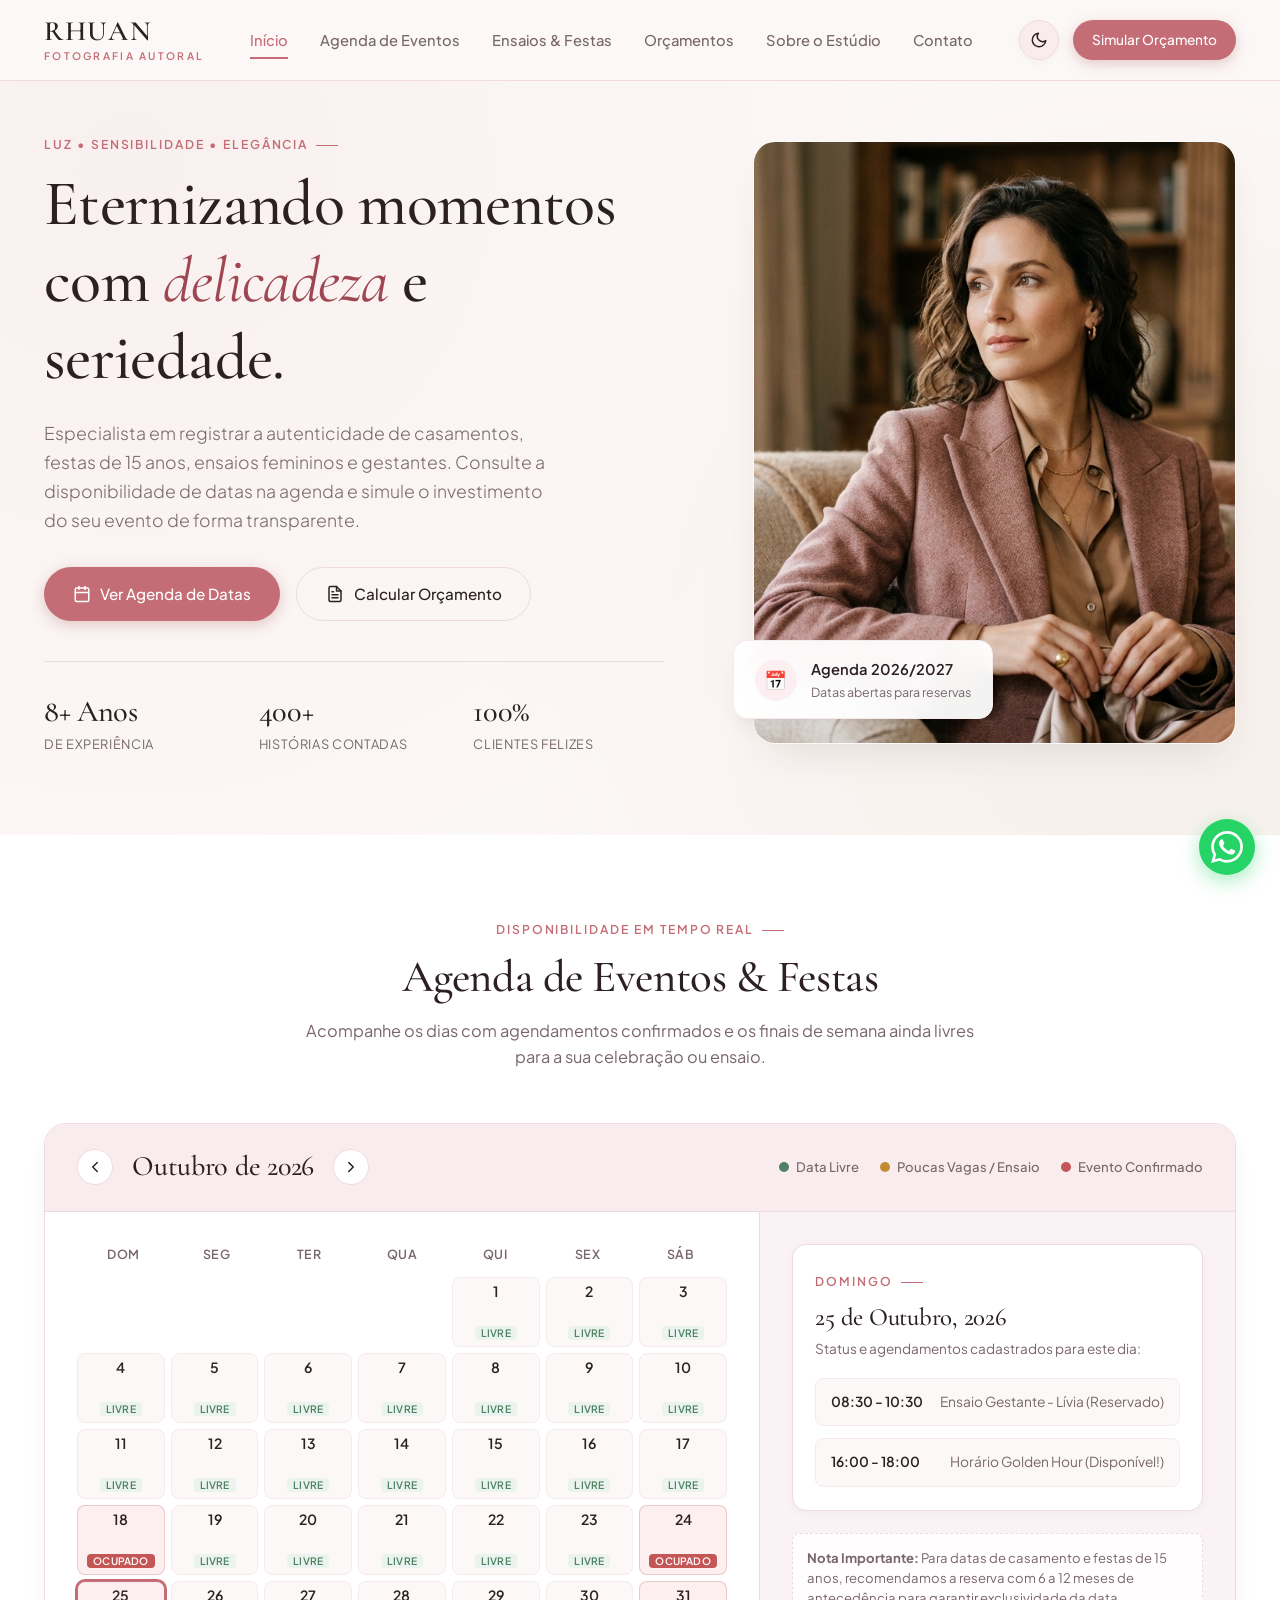
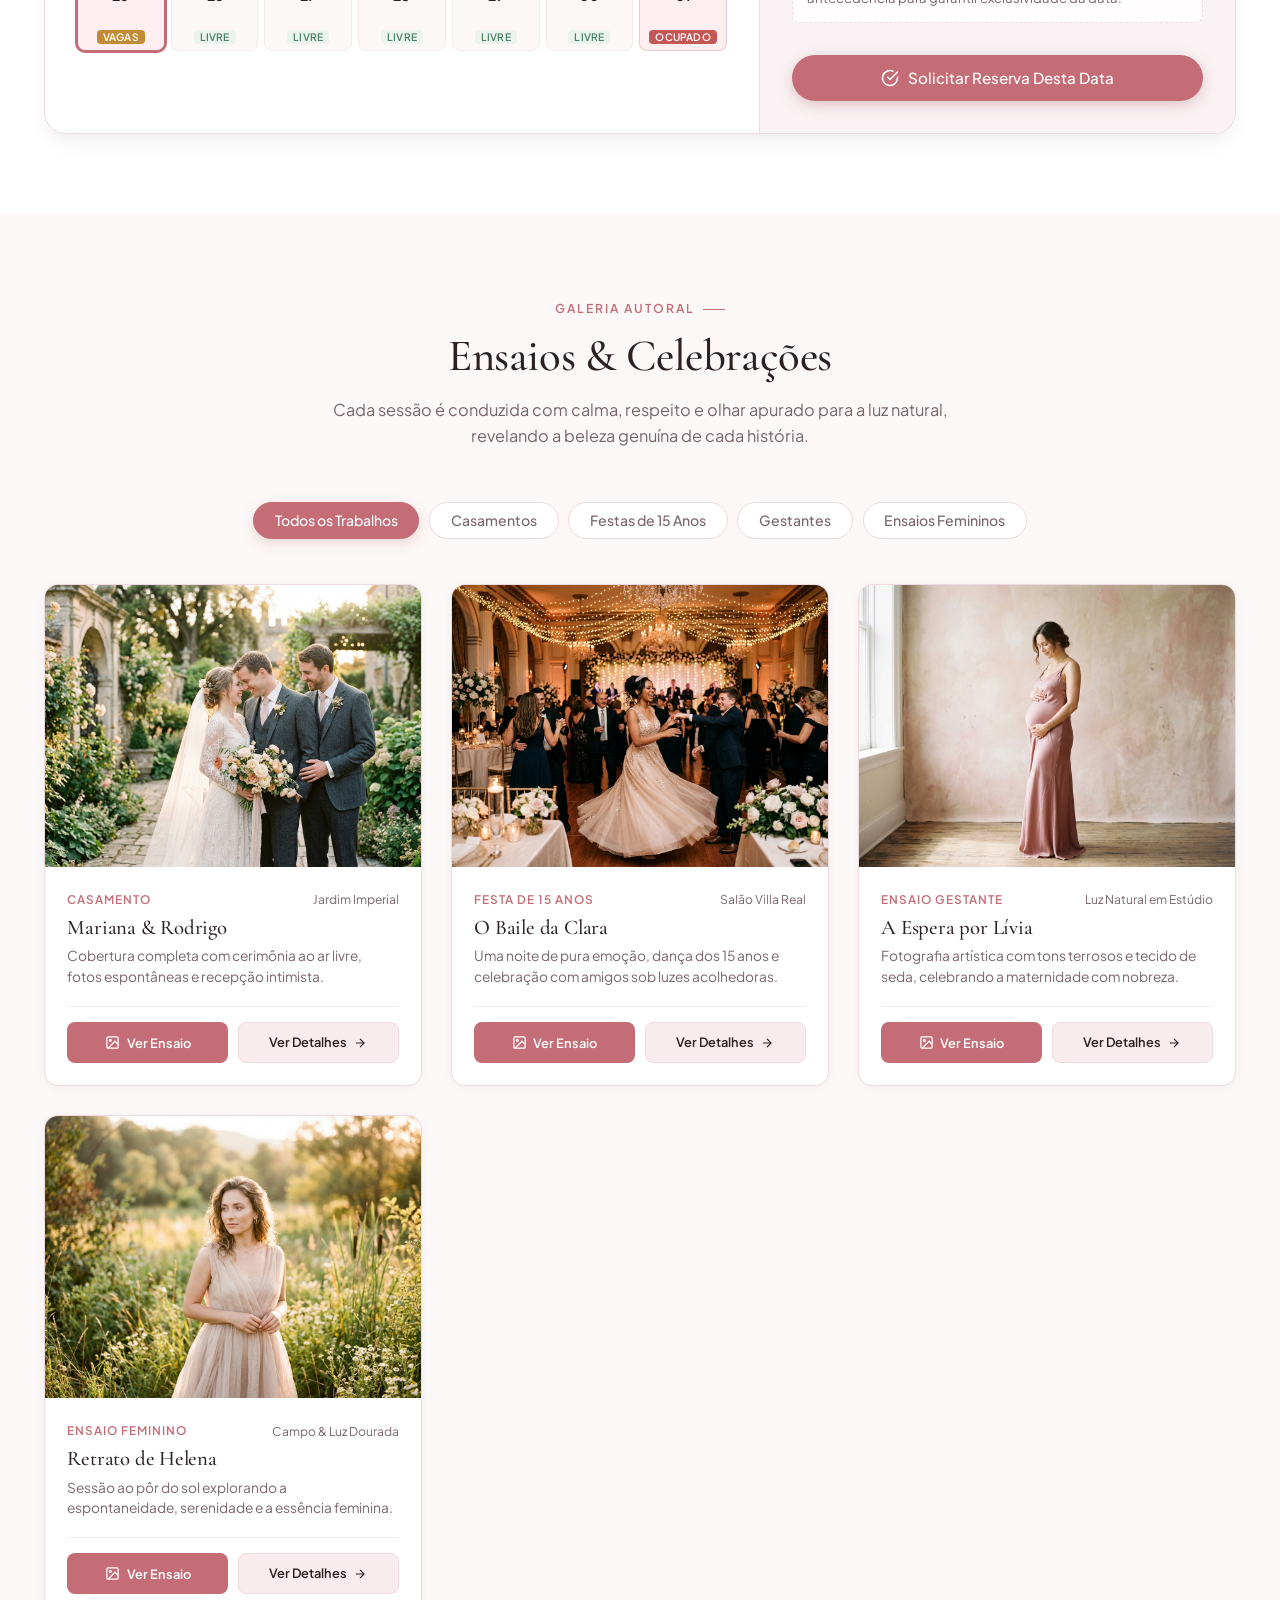
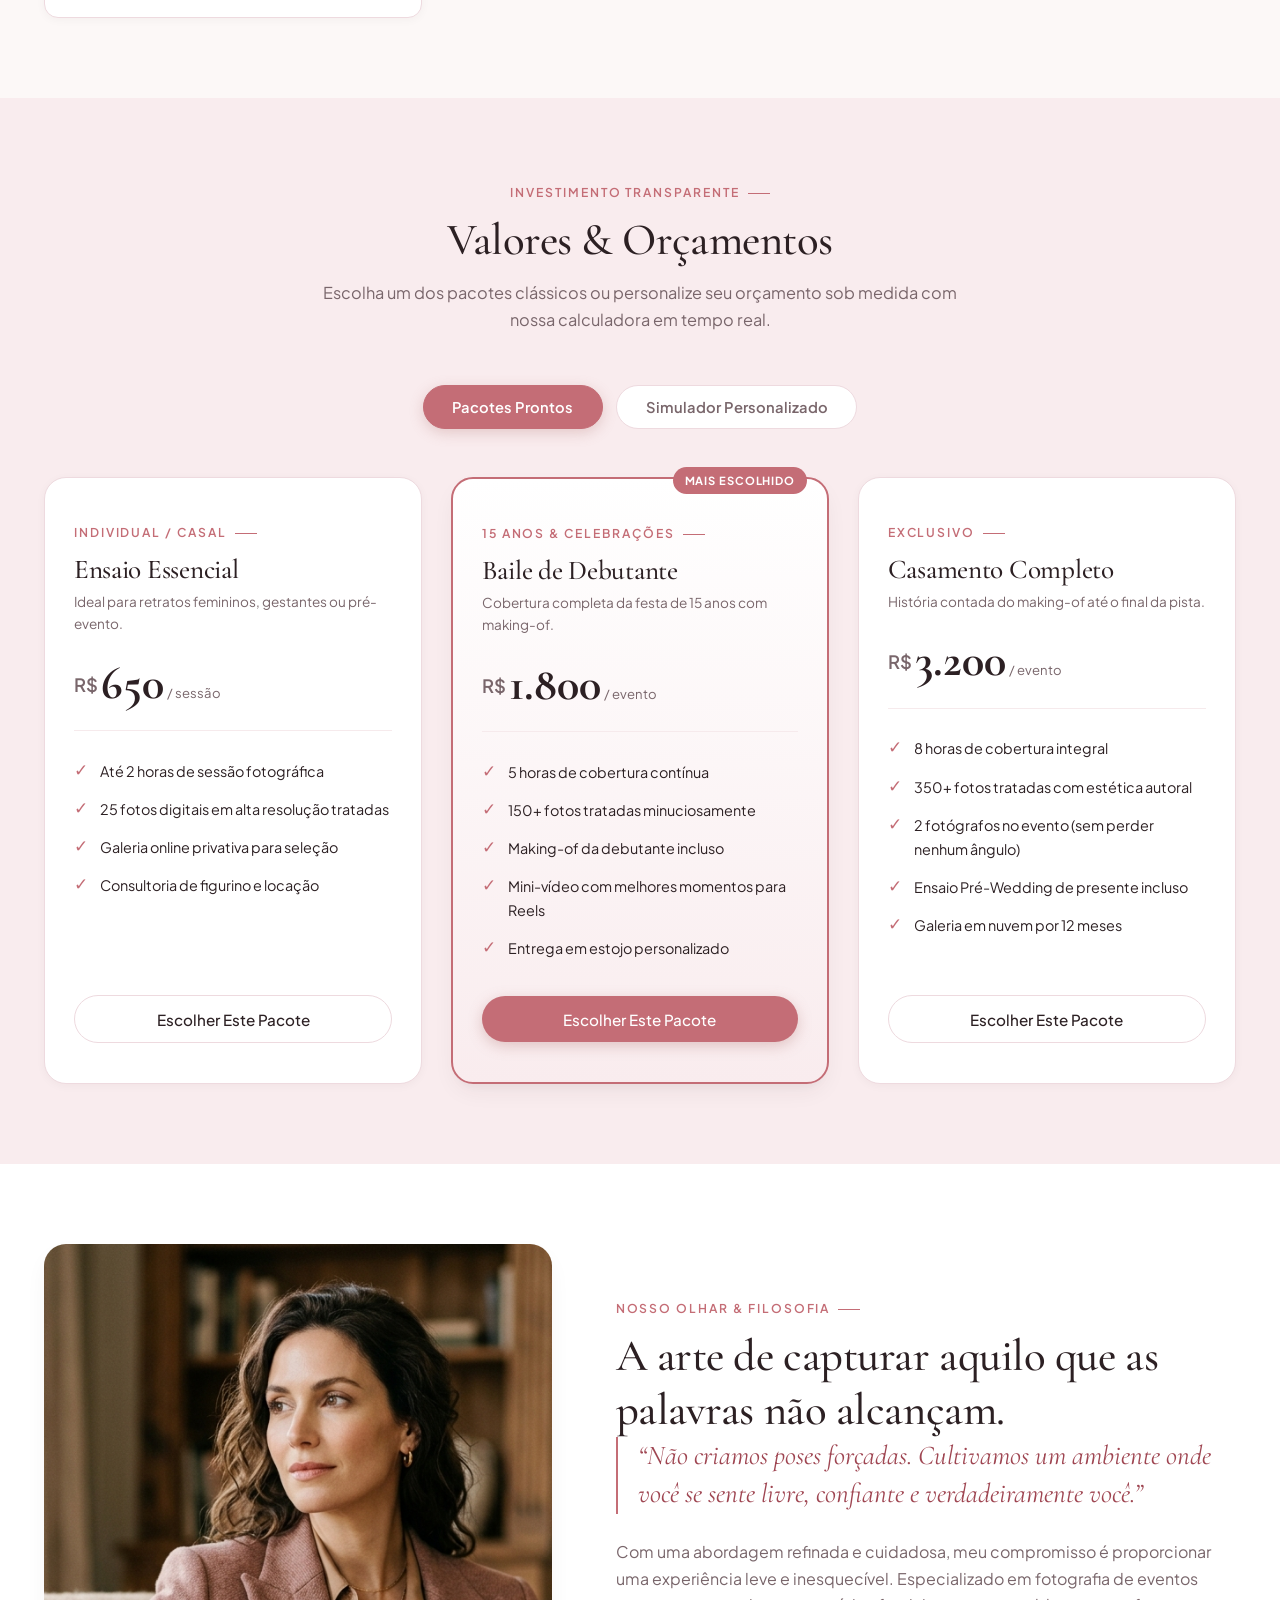
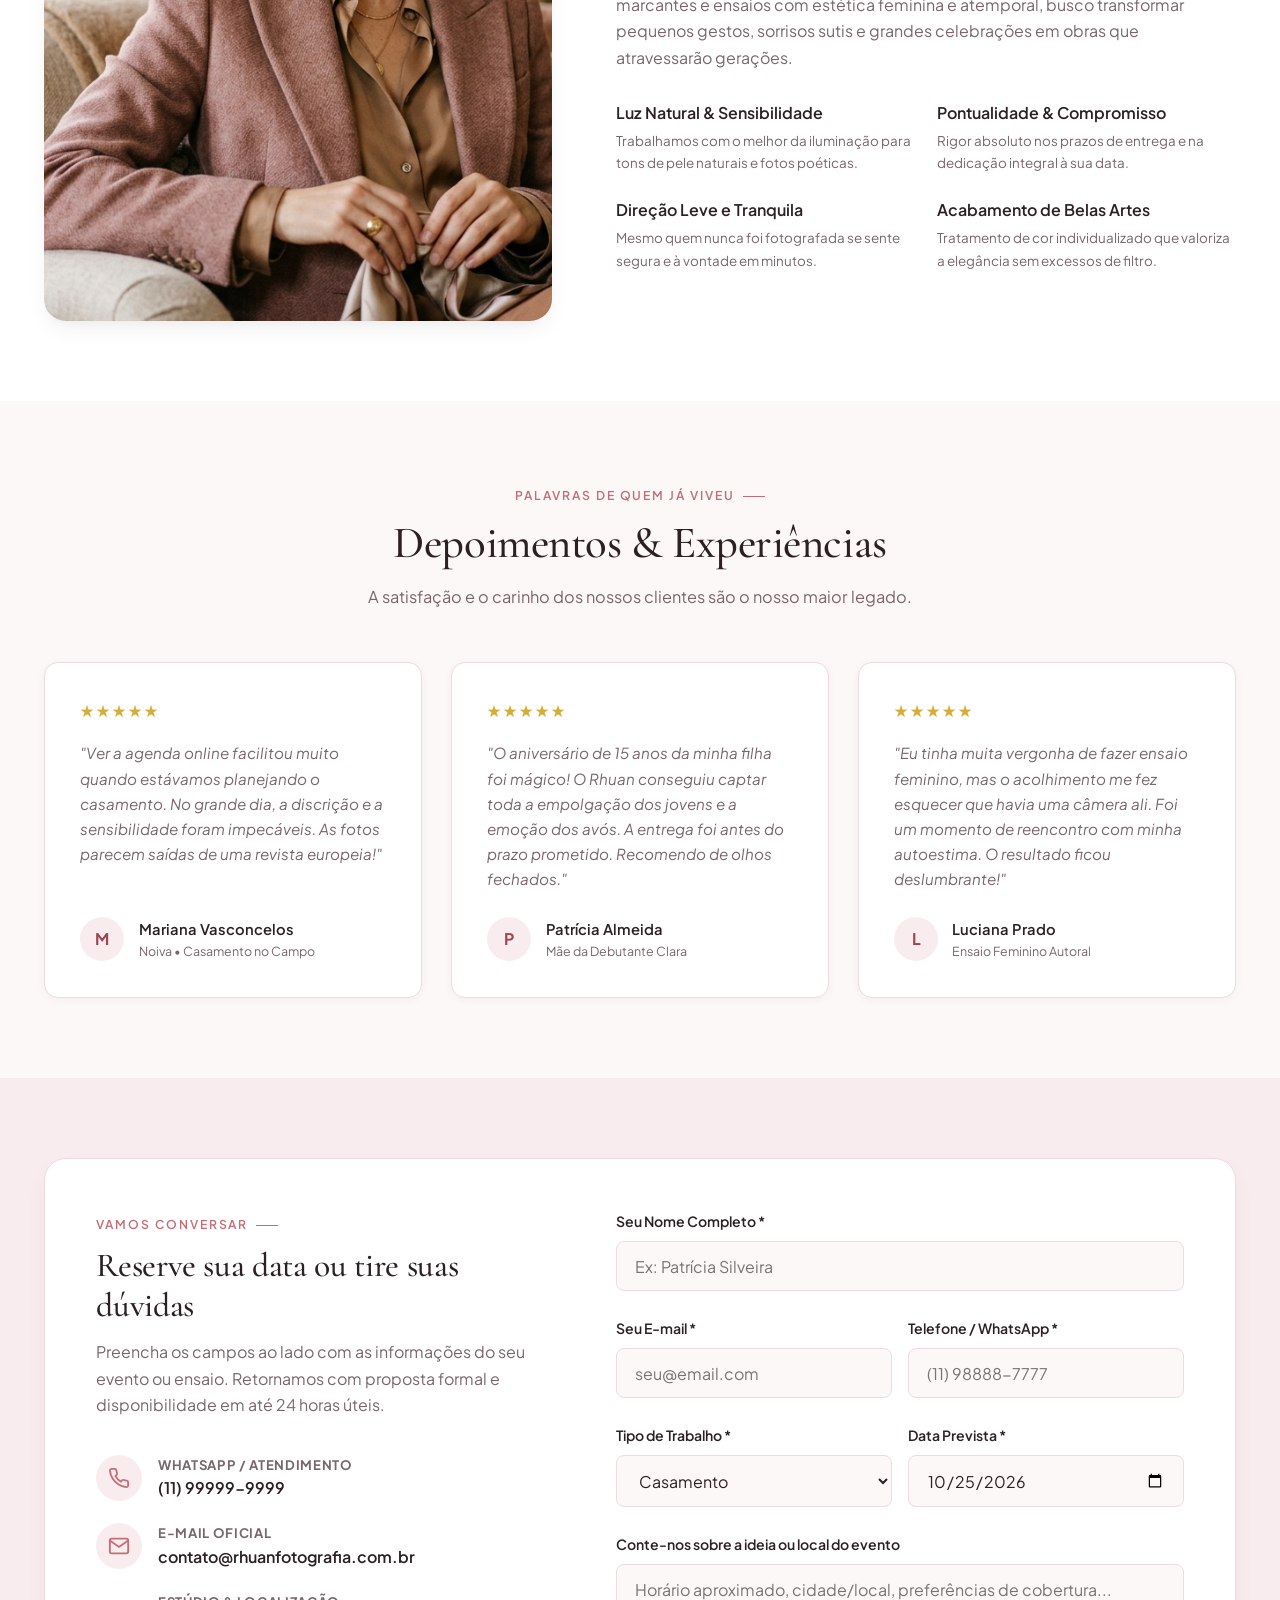
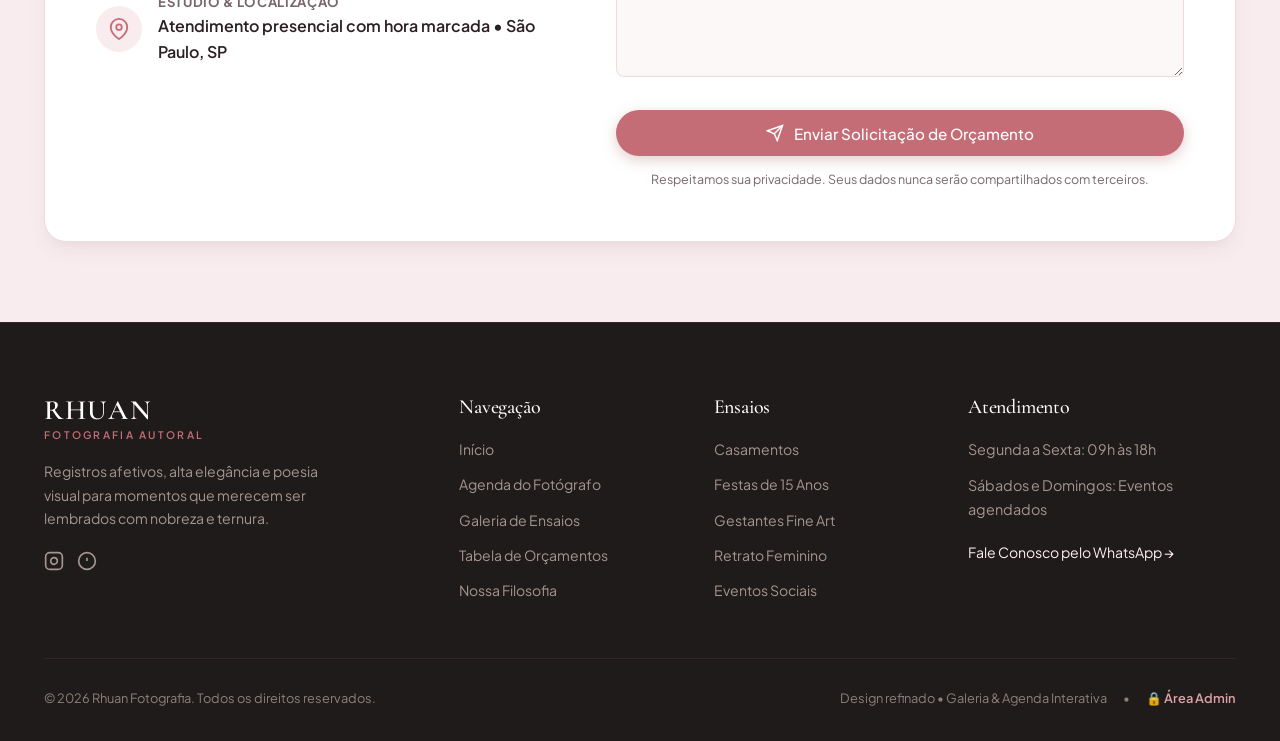
==== index.html @ edfdc77d "estrutura final projeto fotografia incluindo admin do site e todas as configurações em laravel" ====
<!DOCTYPE html>
<html lang="pt-BR">
<head>
  <meta charset="UTF-8">
  <meta name="viewport" content="width=device-width, initial-scale=1.0">
  <meta name="description" content="Fotografia autoral de eventos, casamentos, festas de 15 anos e ensaios femininos. Consulte nossa agenda online e simule seu orçamento em tempo real.">
  <meta name="keywords" content="fotografo, agenda fotografo, orcamento fotografia, ensaios femininos, fotos casamento, fotos 15 anos, ensaio gestante">
  <title>Rhuan Fotografia &bull; Agenda de Eventos & Ensaios Autorais</title>
  
  <!-- Estilos & Tipografia -->
  <link rel="stylesheet" href="assets/css/style.css">
  <link rel="preconnect" href="https://fonts.googleapis.com">
  <link rel="preconnect" href="https://fonts.gstatic.com" crossorigin>
  <script>try{if(localStorage.getItem('rhuan_theme')==='dark'){document.documentElement.setAttribute('data-theme','dark');}}catch(e){}</script>
</head>
<body>

  <!-- ==================== HEADER / NAVEGAÇÃO ==================== -->
  <header class="header" id="header">
    <div class="container nav-container">
      <a href="index.html" class="logo">
        <span class="logo-main">RHUAN</span>
        <span class="logo-sub">Fotografia Autoral</span>
      </a>

      <nav class="nav-menu" id="navMenu">
        <a href="#inicio" class="nav-link active" data-nav-target="inicio">Início</a>
        <a href="#agenda" class="nav-link" data-nav-target="agenda">Agenda de Eventos</a>
        <a href="#ensaios" class="nav-link" data-nav-target="ensaios">Ensaios & Festas</a>
        <a href="#orcamentos" class="nav-link" data-nav-target="orcamentos">Orçamentos</a>
        <a href="#sobre" class="nav-link" data-nav-target="sobre">Sobre o Estúdio</a>
        <a href="#contato" class="nav-link" data-nav-target="contato">Contato</a>
      </nav>

      <div class="nav-actions">
        <button type="button" class="theme-toggle-btn" id="themeToggleBtn" aria-label="Alternar tema claro/escuro" title="Alternar Modo Escuro / Claro">
          <svg class="icon-sun" width="18" height="18" viewBox="0 0 24 24" fill="none" stroke="currentColor" stroke-width="2" stroke-linecap="round" stroke-linejoin="round"><circle cx="12" cy="12" r="5"></circle><line x1="12" y1="1" x2="12" y2="3"></line><line x1="12" y1="21" x2="12" y2="23"></line><line x1="4.22" y1="4.22" x2="5.64" y2="5.64"></line><line x1="18.36" y1="18.36" x2="19.78" y2="19.78"></line><line x1="1" y1="12" x2="3" y2="12"></line><line x1="21" y1="12" x2="23" y2="12"></line><line x1="4.22" y1="19.78" x2="5.64" y2="18.36"></line><line x1="18.36" y1="5.64" x2="19.78" y2="4.22"></line></svg>
          <svg class="icon-moon" width="18" height="18" viewBox="0 0 24 24" fill="none" stroke="currentColor" stroke-width="2" stroke-linecap="round" stroke-linejoin="round"><path d="M21 12.79A9 9 0 1 1 11.21 3 7 7 0 0 0 21 12.79z"></path></svg>
        </button>
        <a href="#orcamentos" class="btn btn-primary btn-sm" data-nav-target="orcamentos">Simular Orçamento</a>
        <button class="mobile-toggle" id="mobileMenuToggle" aria-label="Abrir Menu">
          <span></span>
          <span></span>
          <span></span>
        </button>
      </div>
    </div>
  </header>

  <!-- ==================== HERO SECTION ==================== -->
  <section class="hero" id="inicio">
    <div class="container">
      <div class="hero-grid">
        <div class="hero-content">
          <span class="sub-tag">Luz &bull; Sensibilidade &bull; Elegância</span>
          <h1>Eternizando momentos com <span>delicadeza</span> e seriedade.</h1>
          <p class="hero-desc">
            Especialista em registrar a autenticidade de casamentos, festas de 15 anos, ensaios femininos e gestantes. 
            Consulte a disponibilidade de datas na agenda e simule o investimento do seu evento de forma transparente.
          </p>

          <div class="hero-cta-group">
            <a href="#agenda" class="btn btn-primary">
              <svg width="18" height="18" viewBox="0 0 24 24" fill="none" stroke="currentColor" stroke-width="2" stroke-linecap="round" stroke-linejoin="round"><rect x="3" y="4" width="18" height="18" rx="2" ry="2"></rect><line x1="16" y1="2" x2="16" y2="6"></line><line x1="8" y1="2" x2="8" y2="6"></line><line x1="3" y1="10" x2="21" y2="10"></line></svg>
              Ver Agenda de Datas
            </a>
            <a href="#orcamentos" class="btn btn-outline">
              <svg width="18" height="18" viewBox="0 0 24 24" fill="none" stroke="currentColor" stroke-width="2" stroke-linecap="round" stroke-linejoin="round"><path d="M14 2H6a2 2 0 0 0-2 2v16a2 2 0 0 0 2 2h12a2 2 0 0 0 2-2V8z"></path><polyline points="14 2 14 8 20 8"></polyline><line x1="16" y1="13" x2="8" y2="13"></line><line x1="16" y1="17" x2="8" y2="17"></line><polyline points="10 9 9 9 8 9"></polyline></svg>
              Calcular Orçamento
            </a>
          </div>

          <div class="hero-highlights">
            <div class="highlight-item">
              <h4>8+ Anos</h4>
              <p>De experiência</p>
            </div>
            <div class="highlight-item">
              <h4>400+</h4>
              <p>Histórias contadas</p>
            </div>
            <div class="highlight-item">
              <h4>100%</h4>
              <p>Clientes felizes</p>
            </div>
          </div>
        </div>

        <div class="hero-visual">
          <div class="hero-image-wrapper">
            <img src="assets/images/hero.jpg" alt="Retrato Editorial Sofisticado por Rhuan Fotografia">
          </div>
          <div class="hero-badge-floating">
            <div class="hero-badge-icon">📅</div>
            <div class="hero-badge-text">
              <h5>Agenda 2026/2027</h5>
              <p>Datas abertas para reservas</p>
            </div>
          </div>
        </div>
      </div>
    </div>
  </section>

  <!-- ==================== AGENDA DE EVENTOS E FESTAS ==================== -->
  <section class="section section-alt" id="agenda">
    <div class="container">
      <div class="section-header">
        <span class="sub-tag">Disponibilidade em Tempo Real</span>
        <h2>Agenda de Eventos & Festas</h2>
        <p>
          Acompanhe os dias com agendamentos confirmados e os finais de semana ainda livres para a sua celebração ou ensaio.
        </p>
      </div>

      <div class="agenda-card-wrapper">
        <div class="agenda-top-bar">
          <div class="agenda-current-month">
            <button class="month-nav-btn" id="prevMonthBtn" aria-label="Mês anterior">
              <svg width="18" height="18" viewBox="0 0 24 24" fill="none" stroke="currentColor" stroke-width="2" stroke-linecap="round" stroke-linejoin="round"><polyline points="15 18 9 12 15 6"></polyline></svg>
            </button>
            <h3 id="agendaMonthTitle" class="font-serif">Outubro de 2026</h3>
            <button class="month-nav-btn" id="nextMonthBtn" aria-label="Próximo mês">
              <svg width="18" height="18" viewBox="0 0 24 24" fill="none" stroke="currentColor" stroke-width="2" stroke-linecap="round" stroke-linejoin="round"><polyline points="9 18 15 12 9 6"></polyline></svg>
            </button>
          </div>

          <div class="agenda-legend">
            <div class="legend-item">
              <span class="legend-dot available"></span>
              <span>Data Livre</span>
            </div>
            <div class="legend-item">
              <span class="legend-dot limited"></span>
              <span>Poucas Vagas / Ensaio</span>
            </div>
            <div class="legend-item">
              <span class="legend-dot booked"></span>
              <span>Evento Confirmado</span>
            </div>
          </div>
        </div>

        <div class="agenda-layout-grid">
          <!-- Grade do Calendário -->
          <div class="agenda-calendar-pane">
            <div class="calendar-weekdays">
              <span><span class="weekday-full">Dom</span><span class="weekday-short">D</span></span>
              <span><span class="weekday-full">Seg</span><span class="weekday-short">S</span></span>
              <span><span class="weekday-full">Ter</span><span class="weekday-short">T</span></span>
              <span><span class="weekday-full">Qua</span><span class="weekday-short">Q</span></span>
              <span><span class="weekday-full">Qui</span><span class="weekday-short">Q</span></span>
              <span><span class="weekday-full">Sex</span><span class="weekday-short">S</span></span>
              <span><span class="weekday-full">Sáb</span><span class="weekday-short">S</span></span>
            </div>
            <div class="calendar-days-grid" id="calendarDaysGrid">
              <!-- Dias gerados via agenda.js -->
            </div>
          </div>

          <!-- Detalhes do Dia Selecionado -->
          <div class="agenda-sidebar-pane">
            <div>
              <div class="selected-date-card">
                <span class="sub-tag" id="selectedDateStatus">Dia Selecionado</span>
                <h4 id="selectedDateFormatted">25 de Outubro, 2026</h4>
                <p style="font-size: 0.85rem; color: var(--color-text-muted);">
                  Status e agendamentos cadastrados para este dia:
                </p>

                <div class="event-slot-list" id="agendaSlotList">
                  <!-- Carregado via agenda.js -->
                </div>
              </div>

              <div class="agenda-note">
                <strong>Nota Importante:</strong> Para datas de casamento e festas de 15 anos, recomendamos a reserva com 6 a 12 meses de antecedência para garantir exclusividade da data.
              </div>
            </div>

            <div style="margin-top: 2rem;">
              <button class="btn btn-primary" id="requestDateBtn" style="width: 100%;">
                <svg width="18" height="18" viewBox="0 0 24 24" fill="none" stroke="currentColor" stroke-width="2" stroke-linecap="round" stroke-linejoin="round"><path d="M22 11.08V12a10 10 0 1 1-5.93-9.14"></path><polyline points="22 4 12 14.01 9 11.01"></polyline></svg>
                Solicitar Reserva Desta Data
              </button>
            </div>
          </div>
        </div>
      </div>
    </div>
  </section>

  <!-- ==================== PORTFÓLIO / ENSAIOS ==================== -->
  <section class="section" id="ensaios">
    <div class="container">
      <div class="section-header">
        <span class="sub-tag">Galeria Autoral</span>
        <h2>Ensaios & Celebrações</h2>
        <p>
          Cada sessão é conduzida com calma, respeito e olhar apurado para a luz natural, revelando a beleza genuína de cada história.
        </p>
      </div>

      <!-- Filtros -->
      <div class="portfolio-filters">
        <button class="filter-btn active" data-filter="all">Todos os Trabalhos</button>
        <button class="filter-btn" data-filter="casamento">Casamentos</button>
        <button class="filter-btn" data-filter="15anos">Festas de 15 Anos</button>
        <button class="filter-btn" data-filter="gestante">Gestantes</button>
        <button class="filter-btn" data-filter="feminino">Ensaios Femininos</button>
      </div>

      <!-- Grid de Fotos -->
      <div class="gallery-grid" id="galleryGrid">
        <!-- Item 1: Casamento -->
        <article class="gallery-card" data-category="casamento" data-id="casamento">
          <div class="gallery-img-container">
            <img src="assets/images/casamento.jpg" alt="Casamento Romântico ao Pôr do Sol">
            <div class="gallery-overlay">
              <button type="button" class="gallery-overlay-btn btn-ver-ensaio" data-id="casamento" data-action="slide" aria-label="Ver ensaio de casamento">
                <svg width="16" height="16" viewBox="0 0 24 24" fill="none" stroke="currentColor" stroke-width="2"><rect x="3" y="3" width="18" height="18" rx="2" ry="2"></rect><circle cx="8.5" cy="8.5" r="1.5"></circle><polyline points="21 15 16 10 5 21"></polyline></svg>
                Ver Ensaio
              </button>
              <a href="detalhes-evento.html?id=casamento" class="gallery-overlay-btn gallery-overlay-btn-secondary" aria-label="Ver detalhes do casamento">
                <svg width="16" height="16" viewBox="0 0 24 24" fill="none" stroke="currentColor" stroke-width="2"><path d="M14 2H6a2 2 0 0 0-2 2v16a2 2 0 0 0 2 2h12a2 2 0 0 0 2-2V8z"></path><polyline points="14 2 14 8 20 8"></polyline><line x1="16" y1="13" x2="8" y2="13"></line><line x1="16" y1="17" x2="8" y2="17"></line></svg>
                Ver Detalhes
              </a>
            </div>
          </div>
          <div class="gallery-info">
            <div class="gallery-meta">
              <span class="gallery-cat">Casamento</span>
              <span class="gallery-date">Jardim Imperial</span>
            </div>
            <h3 class="gallery-title">Mariana & Rodrigo</h3>
            <p class="gallery-desc">Cobertura completa com cerimônia ao ar livre, fotos espontâneas e recepção intimista.</p>
            <div class="gallery-card-actions">
              <button type="button" class="btn-card-action btn-ver-ensaio" data-id="casamento">
                <svg width="15" height="15" viewBox="0 0 24 24" fill="none" stroke="currentColor" stroke-width="2"><rect x="3" y="3" width="18" height="18" rx="2" ry="2"></rect><circle cx="8.5" cy="8.5" r="1.5"></circle><polyline points="21 15 16 10 5 21"></polyline></svg>
                Ver Ensaio
              </button>
              <a href="detalhes-evento.html?id=casamento" class="btn-card-action btn-ver-detalhes">
                Ver Detalhes
                <svg width="14" height="14" viewBox="0 0 24 24" fill="none" stroke="currentColor" stroke-width="2"><line x1="5" y1="12" x2="19" y2="12"></line><polyline points="12 5 19 12 12 19"></polyline></svg>
              </a>
            </div>
          </div>
        </article>

        <!-- Item 2: 15 Anos -->
        <article class="gallery-card" data-category="15anos" data-id="15anos">
          <div class="gallery-img-container">
            <img src="assets/images/15anos.jpg" alt="Festa de 15 anos com valsa e luzes">
            <div class="gallery-overlay">
              <button type="button" class="gallery-overlay-btn btn-ver-ensaio" data-id="15anos" data-action="slide" aria-label="Ver ensaio de 15 anos">
                <svg width="16" height="16" viewBox="0 0 24 24" fill="none" stroke="currentColor" stroke-width="2"><rect x="3" y="3" width="18" height="18" rx="2" ry="2"></rect><circle cx="8.5" cy="8.5" r="1.5"></circle><polyline points="21 15 16 10 5 21"></polyline></svg>
                Ver Ensaio
              </button>
              <a href="detalhes-evento.html?id=15anos" class="gallery-overlay-btn gallery-overlay-btn-secondary" aria-label="Ver detalhes da festa de 15 anos">
                <svg width="16" height="16" viewBox="0 0 24 24" fill="none" stroke="currentColor" stroke-width="2"><path d="M14 2H6a2 2 0 0 0-2 2v16a2 2 0 0 0 2 2h12a2 2 0 0 0 2-2V8z"></path><polyline points="14 2 14 8 20 8"></polyline><line x1="16" y1="13" x2="8" y2="13"></line><line x1="16" y1="17" x2="8" y2="17"></line></svg>
                Ver Detalhes
              </a>
            </div>
          </div>
          <div class="gallery-info">
            <div class="gallery-meta">
              <span class="gallery-cat">Festa de 15 Anos</span>
              <span class="gallery-date">Salão Villa Real</span>
            </div>
            <h3 class="gallery-title">O Baile da Clara</h3>
            <p class="gallery-desc">Uma noite de pura emoção, dança dos 15 anos e celebração com amigos sob luzes acolhedoras.</p>
            <div class="gallery-card-actions">
              <button type="button" class="btn-card-action btn-ver-ensaio" data-id="15anos">
                <svg width="15" height="15" viewBox="0 0 24 24" fill="none" stroke="currentColor" stroke-width="2"><rect x="3" y="3" width="18" height="18" rx="2" ry="2"></rect><circle cx="8.5" cy="8.5" r="1.5"></circle><polyline points="21 15 16 10 5 21"></polyline></svg>
                Ver Ensaio
              </button>
              <a href="detalhes-evento.html?id=15anos" class="btn-card-action btn-ver-detalhes">
                Ver Detalhes
                <svg width="14" height="14" viewBox="0 0 24 24" fill="none" stroke="currentColor" stroke-width="2"><line x1="5" y1="12" x2="19" y2="12"></line><polyline points="12 5 19 12 12 19"></polyline></svg>
              </a>
            </div>
          </div>
        </article>

        <!-- Item 3: Gestante -->
        <article class="gallery-card" data-category="gestante" data-id="gestante">
          <div class="gallery-img-container">
            <img src="assets/images/gestante.jpg" alt="Ensaio gestante fine art minimalista">
            <div class="gallery-overlay">
              <button type="button" class="gallery-overlay-btn btn-ver-ensaio" data-id="gestante" data-action="slide" aria-label="Ver ensaio gestante">
                <svg width="16" height="16" viewBox="0 0 24 24" fill="none" stroke="currentColor" stroke-width="2"><rect x="3" y="3" width="18" height="18" rx="2" ry="2"></rect><circle cx="8.5" cy="8.5" r="1.5"></circle><polyline points="21 15 16 10 5 21"></polyline></svg>
                Ver Ensaio
              </button>
              <a href="detalhes-evento.html?id=gestante" class="gallery-overlay-btn gallery-overlay-btn-secondary" aria-label="Ver detalhes do ensaio gestante">
                <svg width="16" height="16" viewBox="0 0 24 24" fill="none" stroke="currentColor" stroke-width="2"><path d="M14 2H6a2 2 0 0 0-2 2v16a2 2 0 0 0 2 2h12a2 2 0 0 0 2-2V8z"></path><polyline points="14 2 14 8 20 8"></polyline><line x1="16" y1="13" x2="8" y2="13"></line><line x1="16" y1="17" x2="8" y2="17"></line></svg>
                Ver Detalhes
              </a>
            </div>
          </div>
          <div class="gallery-info">
            <div class="gallery-meta">
              <span class="gallery-cat">Ensaio Gestante</span>
              <span class="gallery-date">Luz Natural em Estúdio</span>
            </div>
            <h3 class="gallery-title">A Espera por Lívia</h3>
            <p class="gallery-desc">Fotografia artística com tons terrosos e tecido de seda, celebrando a maternidade com nobreza.</p>
            <div class="gallery-card-actions">
              <button type="button" class="btn-card-action btn-ver-ensaio" data-id="gestante">
                <svg width="15" height="15" viewBox="0 0 24 24" fill="none" stroke="currentColor" stroke-width="2"><rect x="3" y="3" width="18" height="18" rx="2" ry="2"></rect><circle cx="8.5" cy="8.5" r="1.5"></circle><polyline points="21 15 16 10 5 21"></polyline></svg>
                Ver Ensaio
              </button>
              <a href="detalhes-evento.html?id=gestante" class="btn-card-action btn-ver-detalhes">
                Ver Detalhes
                <svg width="14" height="14" viewBox="0 0 24 24" fill="none" stroke="currentColor" stroke-width="2"><line x1="5" y1="12" x2="19" y2="12"></line><polyline points="12 5 19 12 12 19"></polyline></svg>
              </a>
            </div>
          </div>
        </article>

        <!-- Item 4: Ensaio Feminino -->
        <article class="gallery-card" data-category="feminino" data-id="feminino">
          <div class="gallery-img-container">
            <img src="assets/images/feminino.jpg" alt="Ensaio feminino autoral na natureza">
            <div class="gallery-overlay">
              <button type="button" class="gallery-overlay-btn btn-ver-ensaio" data-id="feminino" data-action="slide" aria-label="Ver ensaio feminino">
                <svg width="16" height="16" viewBox="0 0 24 24" fill="none" stroke="currentColor" stroke-width="2"><rect x="3" y="3" width="18" height="18" rx="2" ry="2"></rect><circle cx="8.5" cy="8.5" r="1.5"></circle><polyline points="21 15 16 10 5 21"></polyline></svg>
                Ver Ensaio
              </button>
              <a href="detalhes-evento.html?id=feminino" class="gallery-overlay-btn gallery-overlay-btn-secondary" aria-label="Ver detalhes do ensaio feminino">
                <svg width="16" height="16" viewBox="0 0 24 24" fill="none" stroke="currentColor" stroke-width="2"><path d="M14 2H6a2 2 0 0 0-2 2v16a2 2 0 0 0 2 2h12a2 2 0 0 0 2-2V8z"></path><polyline points="14 2 14 8 20 8"></polyline><line x1="16" y1="13" x2="8" y2="13"></line><line x1="16" y1="17" x2="8" y2="17"></line></svg>
                Ver Detalhes
              </a>
            </div>
          </div>
          <div class="gallery-info">
            <div class="gallery-meta">
              <span class="gallery-cat">Ensaio Feminino</span>
              <span class="gallery-date">Campo & Luz Dourada</span>
            </div>
            <h3 class="gallery-title">Retrato de Helena</h3>
            <p class="gallery-desc">Sessão ao pôr do sol explorando a espontaneidade, serenidade e a essência feminina.</p>
            <div class="gallery-card-actions">
              <button type="button" class="btn-card-action btn-ver-ensaio" data-id="feminino">
                <svg width="15" height="15" viewBox="0 0 24 24" fill="none" stroke="currentColor" stroke-width="2"><rect x="3" y="3" width="18" height="18" rx="2" ry="2"></rect><circle cx="8.5" cy="8.5" r="1.5"></circle><polyline points="21 15 16 10 5 21"></polyline></svg>
                Ver Ensaio
              </button>
              <a href="detalhes-evento.html?id=feminino" class="btn-card-action btn-ver-detalhes">
                Ver Detalhes
                <svg width="14" height="14" viewBox="0 0 24 24" fill="none" stroke="currentColor" stroke-width="2"><line x1="5" y1="12" x2="19" y2="12"></line><polyline points="12 5 19 12 12 19"></polyline></svg>
              </a>
            </div>
          </div>
        </article>
      </div>
    </div>
  </section>

  <!-- ==================== ORÇAMENTOS & PACOTES ==================== -->
  <section class="section section-tint" id="orcamentos">
    <div class="container">
      <div class="section-header">
        <span class="sub-tag">Investimento Transparente</span>
        <h2>Valores & Orçamentos</h2>
        <p>
          Escolha um dos pacotes clássicos ou personalize seu orçamento sob medida com nossa calculadora em tempo real.
        </p>
      </div>

      <!-- Abas de Alternância -->
      <div class="pricing-tabs">
        <button class="pricing-tab-btn active" data-target="tabPacotes">Pacotes Prontos</button>
        <button class="pricing-tab-btn" data-target="tabSimulador">Simulador Personalizado</button>
      </div>

      <!-- ABA 1: PACOTES PRONTOS -->
      <div class="pricing-tab-pane" id="tabPacotes">
        <div class="pricing-cards-grid">
          <!-- Pacote 1 -->
          <div class="pricing-card">
            <div class="pricing-header">
              <span class="sub-tag">Individual / Casal</span>
              <h3>Ensaio Essencial</h3>
              <p class="pricing-subtitle">Ideal para retratos femininos, gestantes ou pré-evento.</p>
            </div>
            <div class="pricing-price">
              <span class="pricing-currency">R$</span>
              <span class="pricing-value">650</span>
              <span class="pricing-period">/ sessão</span>
            </div>
            <div class="pricing-features">
              <div class="pricing-feature-item">
                <span class="pricing-check-icon">✓</span>
                <span>Até 2 horas de sessão fotográfica</span>
              </div>
              <div class="pricing-feature-item">
                <span class="pricing-check-icon">✓</span>
                <span>25 fotos digitais em alta resolução tratadas</span>
              </div>
              <div class="pricing-feature-item">
                <span class="pricing-check-icon">✓</span>
                <span>Galeria online privativa para seleção</span>
              </div>
              <div class="pricing-feature-item">
                <span class="pricing-check-icon">✓</span>
                <span>Consultoria de figurino e locação</span>
              </div>
            </div>
            <button class="btn btn-outline btn-pacote-select" data-pacote="Ensaio Essencial" data-valor="R$ 650">
              Escolher Este Pacote
            </button>
          </div>

          <!-- Pacote 2 (Destaque) -->
          <div class="pricing-card featured">
            <span class="popular-badge">Mais Escolhido</span>
            <div class="pricing-header">
              <span class="sub-tag">15 Anos & Celebrações</span>
              <h3>Baile de Debutante</h3>
              <p class="pricing-subtitle">Cobertura completa da festa de 15 anos com making-of.</p>
            </div>
            <div class="pricing-price">
              <span class="pricing-currency">R$</span>
              <span class="pricing-value">1.800</span>
              <span class="pricing-period">/ evento</span>
            </div>
            <div class="pricing-features">
              <div class="pricing-feature-item">
                <span class="pricing-check-icon">✓</span>
                <span>5 horas de cobertura contínua</span>
              </div>
              <div class="pricing-feature-item">
                <span class="pricing-check-icon">✓</span>
                <span>150+ fotos tratadas minuciosamente</span>
              </div>
              <div class="pricing-feature-item">
                <span class="pricing-check-icon">✓</span>
                <span>Making-of da debutante incluso</span>
              </div>
              <div class="pricing-feature-item">
                <span class="pricing-check-icon">✓</span>
                <span>Mini-vídeo com melhores momentos para Reels</span>
              </div>
              <div class="pricing-feature-item">
                <span class="pricing-check-icon">✓</span>
                <span>Entrega em estojo personalizado</span>
              </div>
            </div>
            <button class="btn btn-primary btn-pacote-select" data-pacote="Baile de Debutante (15 Anos)" data-valor="R$ 1.800">
              Escolher Este Pacote
            </button>
          </div>

          <!-- Pacote 3 -->
          <div class="pricing-card">
            <div class="pricing-header">
              <span class="sub-tag">Exclusivo</span>
              <h3>Casamento Completo</h3>
              <p class="pricing-subtitle">História contada do making-of até o final da pista.</p>
            </div>
            <div class="pricing-price">
              <span class="pricing-currency">R$</span>
              <span class="pricing-value">3.200</span>
              <span class="pricing-period">/ evento</span>
            </div>
            <div class="pricing-features">
              <div class="pricing-feature-item">
                <span class="pricing-check-icon">✓</span>
                <span>8 horas de cobertura integral</span>
              </div>
              <div class="pricing-feature-item">
                <span class="pricing-check-icon">✓</span>
                <span>350+ fotos tratadas com estética autoral</span>
              </div>
              <div class="pricing-feature-item">
                <span class="pricing-check-icon">✓</span>
                <span>2 fotógrafos no evento (sem perder nenhum ângulo)</span>
              </div>
              <div class="pricing-feature-item">
                <span class="pricing-check-icon">✓</span>
                <span>Ensaio Pré-Wedding de presente incluso</span>
              </div>
              <div class="pricing-feature-item">
                <span class="pricing-check-icon">✓</span>
                <span>Galeria em nuvem por 12 meses</span>
              </div>
            </div>
            <button class="btn btn-outline btn-pacote-select" data-pacote="Casamento Completo" data-valor="R$ 3.200">
              Escolher Este Pacote
            </button>
          </div>
        </div>
      </div>

      <!-- ABA 2: SIMULADOR PERSONALIZADO -->
      <div class="pricing-tab-pane" id="tabSimulador" style="display: none;">
        <div class="calculator-box">
          <div class="calculator-grid">
            <!-- Controles do Simulador -->
            <div>
              <div class="form-group">
                <label class="form-label">1. Escolha o Tipo de Sessão ou Evento</label>
                <div class="options-pill-group">
                  <label>
                    <input type="radio" name="tipoEnsaio" value="ensaio-feminino" class="option-pill-input" checked>
                    <span class="option-pill-label">
                      <strong>Ensaio Feminino</strong>
                      <small style="color: var(--color-text-muted);">A partir de R$ 650</small>
                    </span>
                  </label>
                  <label>
                    <input type="radio" name="tipoEnsaio" value="ensaio-gestante" class="option-pill-input">
                    <span class="option-pill-label">
                      <strong>Gestante</strong>
                      <small style="color: var(--color-text-muted);">A partir de R$ 750</small>
                    </span>
                  </label>
                  <label>
                    <input type="radio" name="tipoEnsaio" value="festa-15anos" class="option-pill-input">
                    <span class="option-pill-label">
                      <strong>Festa 15 Anos</strong>
                      <small style="color: var(--color-text-muted);">A partir de R$ 1.800</small>
                    </span>
                  </label>
                  <label>
                    <input type="radio" name="tipoEnsaio" value="casamento" class="option-pill-input">
                    <span class="option-pill-label">
                      <strong>Casamento</strong>
                      <small style="color: var(--color-text-muted);">A partir de R$ 3.200</small>
                    </span>
                  </label>
                  <label>
                    <input type="radio" name="tipoEnsaio" value="evento-social" class="option-pill-input">
                    <span class="option-pill-label">
                      <strong>Evento Social</strong>
                      <small style="color: var(--color-text-muted);">A partir de R$ 1.200</small>
                    </span>
                  </label>
                </div>
              </div>

              <div class="form-group">
                <div style="display: flex; justify-content: space-between; align-items: center; margin-bottom: 0.5rem;">
                  <label class="form-label" style="margin-bottom: 0;">2. Duração da Cobertura Fotográfica</label>
                  <span id="calcHorasDisplay" style="font-weight: 700; color: var(--color-primary-dark);">2 horas</span>
                </div>
                <input type="range" id="calcHoras" min="2" max="10" step="1" value="2" class="form-control" style="cursor: pointer; padding: 0.5rem 0;">
                <p style="font-size: 0.8rem; color: var(--color-text-muted); margin-top: 0.3rem;">
                  Adicione mais horas caso queira registrar recepção estendida ou pós-festa.
                </p>
              </div>

              <div class="form-group">
                <label class="form-label">3. Itens e Serviços Opcionais</label>
                <div class="addons-list">
                  <label class="addon-checkbox-label">
                    <div class="addon-left">
                      <input type="checkbox" class="addon-check" value="album-fineart">
                      <span>Álbum Fine Art Luxo (Capa em Linho 30x30cm)</span>
                    </div>
                    <span class="addon-price-tag">+ R$ 780</span>
                  </label>

                  <label class="addon-checkbox-label">
                    <div class="addon-left">
                      <input type="checkbox" class="addon-check" value="segundo-fotografo">
                      <span>Segundo Fotógrafo (Recomendado para eventos com mais de 80 convidados)</span>
                    </div>
                    <span class="addon-price-tag">+ R$ 600</span>
                  </label>

                  <label class="addon-checkbox-label">
                    <div class="addon-left">
                      <input type="checkbox" class="addon-check" value="ensaio-pre">
                      <span>Ensaio Pré-Evento Externo (Pré-15 anos ou Ensaio Casal)</span>
                    </div>
                    <span class="addon-price-tag">+ R$ 550</span>
                  </label>

                  <label class="addon-checkbox-label">
                    <div class="addon-left">
                      <input type="checkbox" class="addon-check" value="drone">
                      <span>Cobertura Aérea com Drone (Locação aberta)</span>
                    </div>
                    <span class="addon-price-tag">+ R$ 450</span>
                  </label>

                  <label class="addon-checkbox-label">
                    <div class="addon-left">
                      <input type="checkbox" class="addon-check" value="express">
                      <span>Entrega Expressa de Prévia em 48 Horas</span>
                    </div>
                    <span class="addon-price-tag">+ R$ 350</span>
                  </label>
                </div>
              </div>
            </div>

            <!-- Resumo e Ação de Contato -->
            <div class="summary-receipt-card">
              <div>
                <h4 class="receipt-title">Resumo da Estimativa</h4>
                <div class="receipt-line-items" id="calcReceiptItems">
                  <!-- Gerado dinamicamente via orcamento.js -->
                </div>
                <div class="receipt-item total">
                  <span>Investimento Previsto:</span>
                  <div class="receipt-total-value" id="calcTotalValue">R$ 650</div>
                </div>
                <p style="font-size: 0.8rem; color: var(--color-text-muted); margin-top: 1rem; line-height: 1.4;">
                  Valores válidos para eventos no ano vigente. Parcelamento facilitado em até 6x sem juros ou desconto à vista.
                </p>
              </div>

              <div style="margin-top: 2rem; display: flex; flex-direction: column; gap: 0.8rem;">
                <button class="btn btn-primary" id="sendOrcamentoWhatsApp">
                  <svg width="20" height="20" viewBox="0 0 24 24" fill="currentColor"><path d="M17.472 14.382c-.297-.149-1.758-.867-2.03-.967-.273-.099-.471-.148-.67.15-.197.297-.767.966-.94 1.164-.173.199-.347.223-.644.075-.297-.15-1.255-.463-2.39-1.475-.883-.788-1.48-1.761-1.653-2.059-.173-.297-.018-.458.13-.606.134-.133.298-.347.446-.52.149-.174.198-.298.298-.497.099-.198.05-.371-.025-.52-.075-.149-.669-1.612-.916-2.207-.242-.579-.487-.5-.669-.51-.173-.008-.371-.01-.57-.01-.198 0-.52.074-.792.372-.272.297-1.04 1.016-1.04 2.479 0 1.462 1.065 2.875 1.213 3.074.149.198 2.096 3.2 5.077 4.487.709.306 1.262.489 1.694.625.712.227 1.36.195 1.871.118.571-.085 1.758-.719 2.006-1.413.248-.694.248-1.289.173-1.413-.074-.124-.272-.198-.57-.347m-5.421 7.403h-.004a9.87 9.87 0 01-5.031-1.378l-.361-.214-3.741.982.998-3.648-.235-.374a9.86 9.86 0 01-1.51-5.26c.001-5.45 4.436-9.884 9.888-9.884 2.64 0 5.122 1.03 6.988 2.898a9.825 9.825 0 012.893 6.994c-.003 5.45-4.437 9.884-9.885 9.884m8.413-18.297A11.815 11.815 0 0012.05 0C5.495 0 .16 5.335.157 11.892c0 2.096.547 4.142 1.588 5.945L.057 24l6.305-1.654a11.882 11.882 0 005.683 1.448h.005c6.554 0 11.89-5.335 11.893-11.893a11.821 11.821 0 00-3.48-8.413Z"/></svg>
                  Enviar Proposta por WhatsApp
                </button>
                <a href="#contato" class="btn btn-outline" style="text-align: center;">
                  Solicitar via Formulário Formal
                </a>
              </div>
            </div>
          </div>
        </div>
      </div>
    </div>
  </section>

  <!-- ==================== SOBRE O FOTÓGRAFO ==================== -->
  <section class="section section-alt" id="sobre">
    <div class="container">
      <div class="about-grid">
        <div class="about-img-frame">
          <img src="assets/images/hero.jpg" alt="Rhuan Fotógrafo no estúdio">
        </div>

        <div>
          <span class="sub-tag">Nosso Olhar & Filosofia</span>
          <h2>A arte de capturar aquilo que as palavras não alcançam.</h2>
          
          <div class="about-quote">
            “Não criamos poses forçadas. Cultivamos um ambiente onde você se sente livre, confiante e verdadeiramente você.”
          </div>

          <p class="about-text">
            Com uma abordagem refinada e cuidadosa, meu compromisso é proporcionar uma experiência leve e inesquecível.
            Especializado em fotografia de eventos marcantes e ensaios com estética feminina e atemporal, busco transformar
            pequenos gestos, sorrisos sutis e grandes celebrações em obras que atravessarão gerações.
          </p>

          <div class="about-pillars">
            <div class="pillar-item">
              <h5>Luz Natural & Sensibilidade</h5>
              <p>Trabalhamos com o melhor da iluminação para tons de pele naturais e fotos poéticas.</p>
            </div>
            <div class="pillar-item">
              <h5>Pontualidade & Compromisso</h5>
              <p>Rigor absoluto nos prazos de entrega e na dedicação integral à sua data.</p>
            </div>
            <div class="pillar-item">
              <h5>Direção Leve e Tranquila</h5>
              <p>Mesmo quem nunca foi fotografada se sente segura e à vontade em minutos.</p>
            </div>
            <div class="pillar-item">
              <h5>Acabamento de Belas Artes</h5>
              <p>Tratamento de cor individualizado que valoriza a elegância sem excessos de filtro.</p>
            </div>
          </div>
        </div>
      </div>
    </div>
  </section>

  <!-- ==================== DEPOIMENTOS ==================== -->
  <section class="section" id="depoimentos">
    <div class="container">
      <div class="section-header">
        <span class="sub-tag">Palavras de Quem Já Viveu</span>
        <h2>Depoimentos & Experiências</h2>
        <p>A satisfação e o carinho dos nossos clientes são o nosso maior legado.</p>
      </div>

      <div class="testimonials-grid">
        <div class="testimonial-card">
          <div>
            <div class="stars">★★★★★</div>
            <p class="testimonial-text">
              "Ver a agenda online facilitou muito quando estávamos planejando o casamento. No grande dia, a discrição e a sensibilidade foram impecáveis. As fotos parecem saídas de uma revista europeia!"
            </p>
          </div>
          <div class="testimonial-author">
            <div class="author-avatar">M</div>
            <div class="author-meta">
              <h5>Mariana Vasconcelos</h5>
              <p>Noiva &bull; Casamento no Campo</p>
            </div>
          </div>
        </div>

        <div class="testimonial-card">
          <div>
            <div class="stars">★★★★★</div>
            <p class="testimonial-text">
              "O aniversário de 15 anos da minha filha foi mágico! O Rhuan conseguiu captar toda a empolgação dos jovens e a emoção dos avós. A entrega foi antes do prazo prometido. Recomendo de olhos fechados."
            </p>
          </div>
          <div class="testimonial-author">
            <div class="author-avatar">P</div>
            <div class="author-meta">
              <h5>Patrícia Almeida</h5>
              <p>Mãe da Debutante Clara</p>
            </div>
          </div>
        </div>

        <div class="testimonial-card">
          <div>
            <div class="stars">★★★★★</div>
            <p class="testimonial-text">
              "Eu tinha muita vergonha de fazer ensaio feminino, mas o acolhimento me fez esquecer que havia uma câmera ali. Foi um momento de reencontro com minha autoestima. O resultado ficou deslumbrante!"
            </p>
          </div>
          <div class="testimonial-author">
            <div class="author-avatar">L</div>
            <div class="author-meta">
              <h5>Luciana Prado</h5>
              <p>Ensaio Feminino Autoral</p>
            </div>
          </div>
        </div>
      </div>
    </div>
  </section>

  <!-- ==================== FORMULÁRIO DE CONTATO & AGENDAMENTO ==================== -->
  <section class="section section-tint" id="contato">
    <div class="container">
      <div class="contact-grid">
        <!-- Painel Esquerdo -->
        <div class="contact-info-panel">
          <span class="sub-tag">Vamos Conversar</span>
          <h3>Reserve sua data ou tire suas dúvidas</h3>
          <p>
            Preencha os campos ao lado com as informações do seu evento ou ensaio. 
            Retornamos com proposta formal e disponibilidade em até 24 horas úteis.
          </p>

          <div class="contact-channels">
            <div class="channel-item">
              <div class="channel-icon">
                <svg width="22" height="22" viewBox="0 0 24 24" fill="none" stroke="currentColor" stroke-width="2"><path d="M22 16.92v3a2 2 0 0 1-2.18 2 19.79 19.79 0 0 1-8.63-3.07 19.5 19.5 0 0 1-6-6 19.79 19.79 0 0 1-3.07-8.67A2 2 0 0 1 4.11 2h3a2 2 0 0 1 2 1.72 12.84 12.84 0 0 0 .7 2.81 2 2 0 0 1-.45 2.11L8.09 9.91a16 16 0 0 0 6 6l1.27-1.27a2 2 0 0 1 2.11-.45 12.84 12.84 0 0 0 2.81.7A2 2 0 0 1 22 16.92z"></path></svg>
              </div>
              <div class="channel-detail">
                <h5>WhatsApp / Atendimento</h5>
                <a href="https://wa.me/5511999999999" target="_blank">(11) 99999-9999</a>
              </div>
            </div>

            <div class="channel-item">
              <div class="channel-icon">
                <svg width="22" height="22" viewBox="0 0 24 24" fill="none" stroke="currentColor" stroke-width="2"><path d="M4 4h16c1.1 0 2 .9 2 2v12c0 1.1-.9 2-2 2H4c-1.1 0-2-.9-2-2V6c0-1.1.9-2 2-2z"></path><polyline points="22,6 12,13 2,6"></polyline></svg>
              </div>
              <div class="channel-detail">
                <h5>E-mail Oficial</h5>
                <a href="mailto:contato@rhuanfotografia.com.br">contato@rhuanfotografia.com.br</a>
              </div>
            </div>

            <div class="channel-item">
              <div class="channel-icon">
                <svg width="22" height="22" viewBox="0 0 24 24" fill="none" stroke="currentColor" stroke-width="2"><path d="M21 10c0 7-9 13-9 13s-9-6-9-13a9 9 0 0 1 18 0z"></path><circle cx="12" cy="10" r="3"></circle></svg>
              </div>
              <div class="channel-detail">
                <h5>Estúdio & Localização</h5>
                <span>Atendimento presencial com hora marcada &bull; São Paulo, SP</span>
              </div>
            </div>
          </div>
        </div>

        <!-- Formulário (100% JavaScript Puro) -->
        <div>
          <form id="formContatoOrcamento">
            <div class="form-group">
              <label for="orcamentoNome" class="form-label">Seu Nome Completo *</label>
              <input type="text" id="orcamentoNome" name="nome" class="form-control" placeholder="Ex: Patrícia Silveira" required>
            </div>

            <div class="form-row">
              <div class="form-group">
                <label for="orcamentoEmail" class="form-label">Seu E-mail *</label>
                <input type="email" id="orcamentoEmail" name="email" class="form-control" placeholder="seu@email.com" required>
              </div>
              <div class="form-group">
                <label for="orcamentoTelefone" class="form-label">Telefone / WhatsApp *</label>
                <input type="tel" id="orcamentoTelefone" name="telefone" class="form-control" placeholder="(11) 98888-7777" required>
              </div>
            </div>

            <div class="form-row">
              <div class="form-group">
                <label for="orcamentoCategoria" class="form-label">Tipo de Trabalho *</label>
                <select id="orcamentoCategoria" name="categoria" class="form-control" required>
                  <option value="casamento">Casamento</option>
                  <option value="15anos">Festa de 15 Anos</option>
                  <option value="ensaio-feminino">Ensaio Feminino</option>
                  <option value="ensaio-gestante">Ensaio Gestante</option>
                  <option value="evento-social">Outro Evento Social</option>
                </select>
              </div>
              <div class="form-group">
                <label for="orcamentoData" class="form-label">Data Prevista *</label>
                <input type="date" id="orcamentoData" name="data_evento" class="form-control" value="2026-10-25" required>
              </div>
            </div>

            <div class="form-group">
              <label for="orcamentoMensagem" class="form-label">Conte-nos sobre a ideia ou local do evento</label>
              <textarea id="orcamentoMensagem" name="mensagem" class="form-control" rows="4" placeholder="Horário aproximado, cidade/local, preferências de cobertura..."></textarea>
            </div>

            <button type="submit" class="btn btn-primary" style="width: 100%;">
              <svg width="18" height="18" viewBox="0 0 24 24" fill="none" stroke="currentColor" stroke-width="2"><line x1="22" y1="2" x2="11" y2="13"></line><polygon points="22 2 15 22 11 13 2 9 22 2"></polygon></svg>
              Enviar Solicitação de Orçamento
            </button>
            <p style="font-size: 0.78rem; color: var(--color-text-muted); text-align: center; margin-top: 0.8rem;">
              Respeitamos sua privacidade. Seus dados nunca serão compartilhados com terceiros.
            </p>
          </form>
        </div>
      </div>
    </div>
  </section>

  <!-- ==================== FOOTER ==================== -->
  <footer class="footer">
    <div class="container">
      <div class="footer-grid">
        <div class="footer-brand">
          <a href="index.html" class="logo">
            <span class="logo-main">RHUAN</span>
            <span class="logo-sub">Fotografia Autoral</span>
          </a>
          <p>
            Registros afetivos, alta elegância e poesia visual para momentos que merecem ser lembrados com nobreza e ternura.
          </p>
          <div style="display: flex; gap: 0.8rem; margin-top: 1rem;">
            <a href="https://instagram.com" target="_blank" aria-label="Instagram" style="color: #A39690;">
              <svg width="20" height="20" viewBox="0 0 24 24" fill="none" stroke="currentColor" stroke-width="2"><rect x="2" y="2" width="20" height="20" rx="5" ry="5"></rect><path d="M16 11.37A4 4 0 1 1 12.63 8 4 4 0 0 1 16 11.37z"></path><line x1="17.5" y1="6.5" x2="17.51" y2="6.5"></line></svg>
            </a>
            <a href="https://pinterest.com" target="_blank" aria-label="Pinterest" style="color: #A39690;">
              <svg width="20" height="20" viewBox="0 0 24 24" fill="none" stroke="currentColor" stroke-width="2"><line x1="12" y1="8" x2="12" y2="12"></line><line x1="12" y1="16" x2="12.01" y2="16"></line><circle cx="12" cy="12" r="10"></circle></svg>
            </a>
          </div>
        </div>

        <div>
          <h4 class="footer-title">Navegação</h4>
          <div class="footer-links">
            <a href="#inicio">Início</a>
            <a href="#agenda">Agenda do Fotógrafo</a>
            <a href="#ensaios">Galeria de Ensaios</a>
            <a href="#orcamentos">Tabela de Orçamentos</a>
            <a href="#sobre">Nossa Filosofia</a>
          </div>
        </div>

        <div>
          <h4 class="footer-title">Ensaios</h4>
          <div class="footer-links">
            <a href="#ensaios">Casamentos</a>
            <a href="#ensaios">Festas de 15 Anos</a>
            <a href="#ensaios">Gestantes Fine Art</a>
            <a href="#ensaios">Retrato Feminino</a>
            <a href="#ensaios">Eventos Sociais</a>
          </div>
        </div>

        <div>
          <h4 class="footer-title">Atendimento</h4>
          <div class="footer-links">
            <span style="color: #A39690; font-size: 0.9rem;">Segunda a Sexta: 09h às 18h</span>
            <span style="color: #A39690; font-size: 0.9rem;">Sábados e Domingos: Eventos agendados</span>
            <a href="https://wa.me/5511999999999" target="_blank" style="margin-top: 0.5rem; color: var(--color-primary-light);">
              Fale Conosco pelo WhatsApp &rarr;
            </a>
          </div>
        </div>
      </div>

      <div class="footer-bottom">
        <div>
          &copy; 2026 Rhuan Fotografia. Todos os direitos reservados.
        </div>
        <div style="display: flex; align-items: center; gap: 1rem;">
          <span>Design refinado &bull; Galeria &amp; Agenda Interativa</span>
          <span>&bull;</span>
          <a href="admin.html" style="color: var(--color-accent); font-weight: 600; text-decoration: none; display: inline-flex; align-items: center; gap: 0.35rem;" title="Painel de Controle do Fotógrafo">
            🔒 Área Admin
          </a>
        </div>
      </div>
    </div>
  </footer>

  <!-- ==================== MODAL DE RESERVA / PACOTE ==================== -->
  <div class="modal-backdrop" id="bookingModal">
    <div class="modal-container">
      <button class="modal-close-btn" aria-label="Fechar Modal">&times;</button>
      <span class="sub-tag">Reserva de Pacote</span>
      <h3 id="modalServiceTitle" style="font-size: 1.8rem; margin-bottom: 0.3rem;">Nome do Pacote</h3>
      <p id="modalServicePrice" style="color: var(--color-primary-dark); font-weight: 700; font-size: 1.2rem; margin-bottom: 1.5rem;">Investimento: R$ 0,00</p>
      
      <form id="modalBookingForm">
        <div class="form-group">
          <label class="form-label">Seu Nome Completo *</label>
          <input type="text" class="form-control" required placeholder="Nome do contratante">
        </div>
        <div class="form-group">
          <label class="form-label">WhatsApp *</label>
          <input type="tel" class="form-control" required placeholder="(11) 99999-9999">
        </div>
        <div class="form-group">
          <label class="form-label">Data Pretendida *</label>
          <input type="date" class="form-control" required value="2026-10-25">
        </div>
        <button type="submit" class="btn btn-primary" style="width: 100%; margin-top: 1rem;">
          Confirmar Solicitação de Reserva
        </button>
      </form>
    </div>
  </div>

  <!-- ==================== MODAL LIGHTBOX COM SLIDE DE FOTOS ==================== -->
  <div class="modal-backdrop" id="lightboxModal">
    <div class="modal-container lightbox-modal-container">
      <button class="modal-close-btn lightbox-close-btn" aria-label="Fechar Slide">&times;</button>

      <div class="lightbox-header">
        <div>
          <span class="lightbox-category-badge" id="lightboxCategory">Casamento Real</span>
          <h3 class="lightbox-title" id="lightboxTitle">O Sim de Mariana &amp; Rodrigo</h3>
        </div>
        <span class="lightbox-counter-pill" id="lightboxCounter">Foto 1 de 5</span>
      </div>

      <div class="lightbox-slider-stage">
        <button type="button" class="lightbox-nav-btn prev" id="lightboxPrev" aria-label="Foto Anterior">
          <svg width="22" height="22" viewBox="0 0 24 24" fill="none" stroke="currentColor" stroke-width="2.2"><polyline points="15 18 9 12 15 6"></polyline></svg>
        </button>

        <div class="lightbox-img-frame">
          <img id="lightboxImg" src="assets/images/casamento.jpg" alt="Foto do Ensaio">
        </div>

        <button type="button" class="lightbox-nav-btn next" id="lightboxNext" aria-label="Próxima Foto">
          <svg width="22" height="22" viewBox="0 0 24 24" fill="none" stroke="currentColor" stroke-width="2.2"><polyline points="9 18 15 12 9 6"></polyline></svg>
        </button>
      </div>

      <div class="lightbox-caption-box">
        <span class="lightbox-moment-tag" id="lightboxMoment">Foto 01 &bull; Momento</span>
        <p id="lightboxCaption">Legenda da fotografia selecionada no slide.</p>
      </div>

      <div class="lightbox-footer-bar">
        <div class="lightbox-dots" id="lightboxDots"></div>
        <a href="detalhes-evento.html?id=casamento" id="lightboxDetailsLink" class="btn btn-primary btn-sm">
          Ver Todos os Detalhes do Evento &rarr;
        </a>
      </div>
    </div>
  </div>

  <!-- ==================== BOTAO FLUTUANTE WHATSAPP ==================== -->
  <a href="https://wa.me/5511999999999?text=Ol%C3%A1!%20Gostaria%20de%20saber%20mais%20sobre%20a%20agenda%20e%20or%C3%A7amentos%20de%20fotografia." 
     class="whatsapp-float" 
     target="_blank" 
     aria-label="Falar no WhatsApp">
    <svg width="32" height="32" viewBox="0 0 24 24" fill="currentColor"><path d="M17.472 14.382c-.297-.149-1.758-.867-2.03-.967-.273-.099-.471-.148-.67.15-.197.297-.767.966-.94 1.164-.173.199-.347.223-.644.075-.297-.15-1.255-.463-2.39-1.475-.883-.788-1.48-1.761-1.653-2.059-.173-.297-.018-.458.13-.606.134-.133.298-.347.446-.52.149-.174.198-.298.298-.497.099-.198.05-.371-.025-.52-.075-.149-.669-1.612-.916-2.207-.242-.579-.487-.5-.669-.51-.173-.008-.371-.01-.57-.01-.198 0-.52.074-.792.372-.272.297-1.04 1.016-1.04 2.479 0 1.462 1.065 2.875 1.213 3.074.149.198 2.096 3.2 5.077 4.487.709.306 1.262.489 1.694.625.712.227 1.36.195 1.871.118.571-.085 1.758-.719 2.006-1.413.248-.694.248-1.289.173-1.413-.074-.124-.272-.198-.57-.347m-5.421 7.403h-.004a9.87 9.87 0 01-5.031-1.378l-.361-.214-3.741.982.998-3.648-.235-.374a9.86 9.86 0 01-1.51-5.26c.001-5.45 4.436-9.884 9.888-9.884 2.64 0 5.122 1.03 6.988 2.898a9.825 9.825 0 012.893 6.994c-.003 5.45-4.437 9.884-9.885 9.884m8.413-18.297A11.815 11.815 0 0012.05 0C5.495 0 .16 5.335.157 11.892c0 2.096.547 4.142 1.588 5.945L.057 24l6.305-1.654a11.882 11.882 0 005.683 1.448h.005c6.554 0 11.89-5.335 11.893-11.893a11.821 11.821 0 00-3.48-8.413Z"/></svg>
  </a>

  <!-- SCRIPTS -->
  <script src="assets/js/agenda.js"></script>
  <script src="assets/js/orcamento.js"></script>
  <script src="assets/js/main.js"></script>
</body>
</html>
---- assets/css/style.css ----
/* ==========================================================================
   ATELIER DE FOTOGRAFIA - DESIGN SYSTEM & ESTILOS PRINCIPAIS
   Paleta: Feminina, sóbria, elegante e acolhedora (Dusty Rose, Sand, Nude & Charcoal)
   Tipografia: Cormorant Garamond & Plus Jakarta Sans
   ========================================================================== */

@import url('https://fonts.googleapis.com/css2?family=Cormorant+Garamond:ital,wght@0,400;0,500;0,600;0,700;1,400&family=Plus+Jakarta+Sans:wght@300;400;500;600;700&display=swap');

:root {
  /* ========================================================================
     PALETA FEMININA & SOFISTICADA (LIGHT MODE)
     Rose Gold, Dusty Rose Nobre, Blush de Seda & Espresso Profundo
     ======================================================================== */
  --color-bg: #FCF8F7;
  --color-surface: #FFFFFF;
  --color-surface-soft: #F9ECEE;
  --color-surface-subtle: #FAF2F4;
  --color-header-bg: rgba(252, 248, 247, 0.95);
  
  --color-primary: #C46D76;        /* Rosa seco romântico / Dusty Rose nobre */
  --color-primary-dark: #9F4652;   /* Marsala / Bordeaux aveludado */
  --color-primary-light: #FDEEF1;  /* Blush suave de pétalas */
  --color-primary-glow: rgba(196, 109, 118, 0.25);
  
  --color-accent: #DDA2A6;         /* Rose Gold acetinado */
  --color-accent-soft: #F6E2E4;
  --color-gold: #D4AF37;           /* Dourado champanhe nobre */
  
  --color-text: #2C2023;           /* Carvão espresso profundo acolhedor */
  --color-text-muted: #79666B;     /* Taupe rosado legível */
  --color-border: #EEDADF;         /* Borda delicada com nuance rose */
  --color-border-light: #F6EAEC;
  
  /* Status de Agenda */
  --status-available: #4F8265;     /* Verde oliva suave */
  --status-available-bg: #EAF3EE;
  --status-booked: #C45656;        /* Rose intenso seco */
  --status-booked-bg: #FDEEEF;
  --status-limited: #C28B36;       /* Âmbar suave */
  --status-limited-bg: #FDF5E8;

  /* Fontes */
  --font-serif: 'Cormorant Garamond', Georgia, serif;
  --font-sans: 'Plus Jakarta Sans', -apple-system, BlinkMacSystemFont, 'Segoe UI', Roboto, sans-serif;
  
  /* Sombras Suaves com nuance floral */
  --shadow-sm: 0 2px 10px rgba(44, 32, 35, 0.04);
  --shadow-md: 0 10px 25px -5px rgba(60, 42, 45, 0.07), 0 8px 10px -6px rgba(60, 42, 45, 0.04);
  --shadow-lg: 0 20px 40px -15px rgba(60, 42, 45, 0.12);
  --shadow-hover: 0 24px 45px -10px rgba(196, 109, 118, 0.28);
  
  /* Transições & Raios */
  --radius-sm: 8px;
  --radius-md: 14px;
  --radius-lg: 22px;
  --radius-pill: 9999px;
  --transition-smooth: all 0.35s cubic-bezier(0.16, 1, 0.3, 1);
}

/* ==========================================================================
   PALETA DARK MODE - DARK STUDIO LUXURY (SEGUINDO O PADRÃO DO ADMIN)
   Slate Dark com nuances em Rose Gold, Ouro Champagne e Bordas Translúcidas
   ========================================================================== */
[data-theme="dark"],
body.dark-mode {
  --color-bg: #0B0F17;
  --color-surface: #141C2B;
  --color-surface-soft: #192336;
  --color-surface-subtle: #101622;
  --color-header-bg: rgba(11, 15, 23, 0.92);
  
  --color-primary: #E58C96;        /* Rose Gold radiante e feminino no escuro */
  --color-primary-dark: #F7B5BD;   /* Blush luminoso */
  --color-primary-light: rgba(229, 140, 150, 0.16);
  --color-primary-glow: rgba(229, 140, 150, 0.35);
  
  --color-accent: #E2B095;         /* Dourado rosê luminoso */
  --color-accent-soft: rgba(226, 176, 149, 0.15);
  --color-gold: #E5C158;           /* Dourado vivo */
  
  --color-text: #F3F4F6;           /* Branco gelo límpido */
  --color-text-muted: #9CA3AF;     /* Cinza suave legível */
  --color-border: rgba(255, 255, 255, 0.08);
  --color-border-light: rgba(255, 255, 255, 0.05);
  
  /* Status de Agenda no Dark */
  --status-available: #34D399;
  --status-available-bg: rgba(16, 185, 129, 0.15);
  --status-booked: #F87171;
  --status-booked-bg: rgba(239, 68, 68, 0.15);
  --status-limited: #FBBF24;
  --status-limited-bg: rgba(245, 158, 11, 0.15);
  
  /* Sombras Dark */
  --shadow-sm: 0 2px 8px rgba(0, 0, 0, 0.45);
  --shadow-md: 0 10px 25px -5px rgba(0, 0, 0, 0.6);
  --shadow-lg: 0 20px 40px -10px rgba(0, 0, 0, 0.75);
  --shadow-hover: 0 20px 40px -10px rgba(229, 140, 150, 0.3);
}

/* ==========================================================================
   RESET & BASE (OCULTAR SCROLLBAR VISUAL MANTENDO ROLAGEM NORMAL)
   ========================================================================== */
*, *::before, *::after {
  box-sizing: border-box;
  margin: 0;
  padding: 0;
  scrollbar-width: none; /* Firefox */
  -ms-overflow-style: none; /* IE e Edge antigo */
}

*::-webkit-scrollbar,
html::-webkit-scrollbar,
body::-webkit-scrollbar {
  display: none; /* Chrome, Safari, Edge e Opera */
  width: 0 !important;
  height: 0 !important;
}

html {
  width: 100%;
  max-width: 100%;
  overflow-x: hidden;
  overflow-y: auto;
  scroll-behavior: smooth;
  font-size: 16px;
  scrollbar-width: none;
  -ms-overflow-style: none;
}

body {
  width: 100%;
  max-width: 100%;
  overflow-x: hidden;
  position: relative;
  font-family: var(--font-sans);
  background-color: var(--color-bg);
  color: var(--color-text);
  line-height: 1.65;
  -webkit-font-smoothing: antialiased;
  -moz-osx-font-smoothing: grayscale;
}

img {
  max-width: 100%;
  height: auto;
  display: block;
}

a {
  color: inherit;
  text-decoration: none;
  transition: var(--transition-smooth);
}

button, input, select, textarea {
  font-family: inherit;
  font-size: inherit;
  border: none;
  outline: none;
}

ul {
  list-style: none;
}

/* ==========================================================================
   TIPOGRAFIA & TÍTULOS RESPONSIVOS
   ========================================================================== */
h1, h2, h3, h4, .font-serif {
  font-family: var(--font-serif);
  font-weight: 500;
  line-height: 1.2;
  letter-spacing: -0.01em;
}

h1 {
  font-size: clamp(2.1rem, 5vw, 4.2rem);
}

h2 {
  font-size: clamp(1.8rem, 3.5vw, 2.9rem);
}

h3 {
  font-size: clamp(1.35rem, 2.2vw, 1.85rem);
}

.sub-tag {
  display: inline-block;
  font-family: var(--font-sans);
  font-size: 0.76rem;
  font-weight: 600;
  letter-spacing: 0.16em;
  text-transform: uppercase;
  color: var(--color-primary);
  margin-bottom: 0.75rem;
  position: relative;
}

.sub-tag::after {
  content: '';
  display: inline-block;
  width: 22px;
  height: 1px;
  background-color: var(--color-primary);
  vertical-align: middle;
  margin-left: 8px;
}

/* ==========================================================================
   LAYOUT & CONTAINERS
   ========================================================================== */
.container {
  width: 100%;
  max-width: 1240px;
  margin-left: auto;
  margin-right: auto;
  padding-left: 1.5rem;
  padding-right: 1.5rem;
}

.section {
  padding-top: 5rem;
  padding-bottom: 5rem;
  position: relative;
}

.section-alt {
  background-color: var(--color-surface);
}

.section-tint {
  background-color: var(--color-surface-soft);
}

.section-header {
  text-align: center;
  max-width: 680px;
  margin: 0 auto 3.2rem auto;
}

.section-header p {
  color: var(--color-text-muted);
  font-size: 1.02rem;
  margin-top: 0.8rem;
}

/* ==========================================================================
   BOTÕES E COMPONENTES DE AÇÃO
   ========================================================================== */
.btn {
  display: inline-flex;
  align-items: center;
  justify-content: center;
  gap: 0.6rem;
  padding: 0.85rem 1.8rem;
  border-radius: var(--radius-pill);
  font-weight: 500;
  font-size: 0.95rem;
  cursor: pointer;
  transition: var(--transition-smooth);
  text-align: center;
}

.btn-primary {
  background-color: var(--color-primary);
  color: #FFFFFF;
  box-shadow: 0 4px 14px rgba(178, 115, 112, 0.35);
}

.btn-primary:hover {
  background-color: var(--color-primary-dark);
  transform: translateY(-2px);
  box-shadow: var(--shadow-hover);
}

.btn-outline {
  border: 1px solid var(--color-border);
  background-color: transparent;
  color: var(--color-text);
}

.btn-outline:hover {
  border-color: var(--color-primary);
  color: var(--color-primary);
  background-color: var(--color-primary-light);
  transform: translateY(-2px);
}

.btn-white {
  background-color: #FFFFFF;
  color: var(--color-text);
  box-shadow: var(--shadow-sm);
}

.btn-white:hover {
  background-color: var(--color-primary-light);
  color: var(--color-primary-dark);
  transform: translateY(-2px);
}

.btn-sm {
  padding: 0.55rem 1.2rem;
  font-size: 0.85rem;
}

/* ==========================================================================
   HEADER & NAVBAR
   ========================================================================== */
.header {
  position: fixed;
  top: 0;
  left: 0;
  width: 100%;
  z-index: 1000;
  background-color: var(--color-header-bg);
  backdrop-filter: blur(12px);
  -webkit-backdrop-filter: blur(12px);
  border-bottom: 1px solid var(--color-border);
  transition: var(--transition-smooth);
}

.header.scrolled {
  background-color: var(--color-header-bg);
  box-shadow: var(--shadow-sm);
  border-bottom-color: var(--color-border);
}

.nav-container {
  display: flex;
  align-items: center;
  justify-content: space-between;
  height: 80px;
}

.logo {
  display: flex;
  flex-direction: column;
}

.logo-main {
  font-family: var(--font-serif);
  font-size: 1.75rem;
  font-weight: 600;
  letter-spacing: 0.06em;
  color: var(--color-text);
  line-height: 1.1;
}

.logo-sub {
  font-size: 0.65rem;
  letter-spacing: 0.22em;
  text-transform: uppercase;
  color: var(--color-primary);
  font-weight: 600;
}

.nav-menu {
  display: flex;
  align-items: center;
  gap: 2rem;
}

.nav-link {
  font-size: 0.92rem;
  font-weight: 500;
  color: var(--color-text-muted);
  position: relative;
  padding: 0.4rem 0;
}

.nav-link::after {
  content: '';
  position: absolute;
  bottom: 0;
  left: 0;
  width: 0;
  height: 1.5px;
  background-color: var(--color-primary);
  transition: var(--transition-smooth);
}

.nav-link:hover, .nav-link.active {
  color: var(--color-primary);
}

.nav-link:hover::after, .nav-link.active::after {
  width: 100%;
}

.nav-actions {
  display: flex;
  align-items: center;
  gap: 0.85rem;
}

/* ==========================================================================
   BOTÃO DE TEMA (DARK / LIGHT TOGGLE)
   ========================================================================== */
.theme-toggle-btn {
  background: var(--color-surface-soft);
  border: 1px solid var(--color-border);
  color: var(--color-text);
  width: 40px;
  height: 40px;
  border-radius: 50%;
  cursor: pointer;
  display: inline-flex;
  align-items: center;
  justify-content: center;
  transition: var(--transition-smooth);
  position: relative;
  flex-shrink: 0;
  box-shadow: var(--shadow-sm);
}

.theme-toggle-btn:hover {
  background: var(--color-primary-light);
  border-color: var(--color-primary);
  color: var(--color-primary);
  transform: rotate(15deg) scale(1.05);
}

.theme-toggle-btn .icon-sun,
.theme-toggle-btn .icon-moon {
  transition: transform 0.3s ease, opacity 0.3s ease;
  position: absolute;
}

/* No Light Mode mostra o ícone da Lua (para alternar para o escuro) */
.theme-toggle-btn .icon-sun {
  opacity: 0;
  transform: scale(0.5) rotate(-90deg);
}
.theme-toggle-btn .icon-moon {
  opacity: 1;
  transform: scale(1) rotate(0);
}

/* No Dark Mode mostra o ícone do Sol (para alternar para o claro) */
[data-theme="dark"] .theme-toggle-btn .icon-sun,
body.dark-mode .theme-toggle-btn .icon-sun {
  opacity: 1;
  transform: scale(1) rotate(0);
  color: var(--color-gold);
}
[data-theme="dark"] .theme-toggle-btn .icon-moon,
body.dark-mode .theme-toggle-btn .icon-moon {
  opacity: 0;
  transform: scale(0.5) rotate(90deg);
}

.mobile-toggle {
  display: none;
  background: none;
  cursor: pointer;
  padding: 0.5rem;
}

.mobile-toggle span {
  display: block;
  width: 24px;
  height: 2px;
  background-color: var(--color-text);
  margin: 5px 0;
  transition: var(--transition-smooth);
}

/* ==========================================================================
   HERO SECTION
   ========================================================================== */
.hero {
  padding-top: 130px;
  padding-bottom: 5rem;
  background: radial-gradient(circle at 10% 20%, rgba(244, 231, 228, 0.45) 0%, transparent 60%),
              radial-gradient(circle at 90% 80%, rgba(239, 230, 221, 0.5) 0%, transparent 50%),
              var(--color-bg);
  position: relative;
  overflow: hidden;
}

.hero-grid {
  display: grid;
  grid-template-columns: 1.15fr 0.85fr;
  align-items: center;
  gap: 3.5rem;
}

.hero-content {
  max-width: 620px;
}

.hero-content h1 span {
  font-style: italic;
  color: var(--color-primary-dark);
  font-weight: 400;
}

.hero-desc {
  font-size: 1.1rem;
  color: var(--color-text-muted);
  margin: 1.4rem 0 2rem 0;
  font-weight: 300;
  max-width: 520px;
}

.hero-cta-group {
  display: flex;
  flex-wrap: wrap;
  gap: 1rem;
  margin-bottom: 2.5rem;
}

.hero-highlights {
  display: grid;
  grid-template-columns: repeat(3, 1fr);
  gap: 1.5rem;
  padding-top: 2rem;
  border-top: 1px solid var(--color-border);
}

.highlight-item h4 {
  font-family: var(--font-serif);
  font-size: 1.9rem;
  color: var(--color-text);
  margin-bottom: 0.2rem;
}

.highlight-item p {
  font-size: 0.8rem;
  color: var(--color-text-muted);
  text-transform: uppercase;
  letter-spacing: 0.05em;
}

.hero-visual {
  position: relative;
}

.hero-image-wrapper {
  position: relative;
  border-radius: var(--radius-lg);
  overflow: hidden;
  box-shadow: var(--shadow-lg);
  border: 1px solid rgba(255, 255, 255, 0.6);
  aspect-ratio: 4/5;
}

.hero-image-wrapper img {
  width: 100%;
  height: 100%;
  object-fit: cover;
  transition: transform 0.8s ease;
}

.hero-image-wrapper:hover img {
  transform: scale(1.03);
}

.hero-badge-floating {
  position: absolute;
  bottom: 25px;
  left: -20px;
  background-color: rgba(255, 255, 255, 0.95);
  backdrop-filter: blur(10px);
  padding: 1rem 1.3rem;
  border-radius: var(--radius-md);
  box-shadow: var(--shadow-md);
  border: 1px solid var(--color-border-light);
  display: flex;
  align-items: center;
  gap: 0.9rem;
  animation: float 4s ease-in-out infinite;
}

.hero-badge-icon {
  width: 42px;
  height: 42px;
  border-radius: 50%;
  background-color: var(--color-primary-light);
  color: var(--color-primary-dark);
  display: flex;
  align-items: center;
  justify-content: center;
  font-size: 1.15rem;
}

.hero-badge-text h5 {
  font-size: 0.92rem;
  font-weight: 600;
  color: var(--color-text);
}

.hero-badge-text p {
  font-size: 0.78rem;
  color: var(--color-text-muted);
}

@keyframes float {
  0%, 100% { transform: translateY(0); }
  50% { transform: translateY(-8px); }
}

/* ==========================================================================
   AGENDA INTERATIVA EM TEMPO REAL (TOTALMENTE RESPONSIVA)
   ========================================================================== */
.agenda-card-wrapper {
  background-color: var(--color-surface);
  border-radius: var(--radius-lg);
  box-shadow: var(--shadow-md);
  border: 1px solid var(--color-border);
  overflow: hidden;
  width: 100%;
  box-sizing: border-box;
}

.agenda-top-bar {
  display: flex;
  align-items: center;
  justify-content: space-between;
  flex-wrap: wrap;
  gap: 1rem;
  padding: 1.6rem 2rem;
  background-color: var(--color-surface-soft);
  border-bottom: 1px solid var(--color-border);
}

.agenda-current-month {
  display: flex;
  align-items: center;
  gap: 1.2rem;
}

.month-nav-btn {
  width: 36px;
  height: 36px;
  border-radius: 50%;
  background-color: var(--color-surface);
  border: 1px solid var(--color-border);
  display: flex;
  align-items: center;
  justify-content: center;
  cursor: pointer;
  color: var(--color-text);
  transition: var(--transition-smooth);
}

.month-nav-btn:hover {
  background-color: var(--color-primary-light);
  color: var(--color-primary);
  border-color: var(--color-primary);
}

.agenda-legend {
  display: flex;
  align-items: center;
  gap: 1.3rem;
  flex-wrap: wrap;
}

.legend-item {
  display: flex;
  align-items: center;
  gap: 0.45rem;
  font-size: 0.82rem;
  color: var(--color-text-muted);
  font-weight: 500;
}

.legend-dot {
  width: 10px;
  height: 10px;
  border-radius: 50%;
  flex-shrink: 0;
}

.legend-dot.available { background-color: var(--status-available); }
.legend-dot.booked { background-color: var(--status-booked); }
.legend-dot.limited { background-color: var(--status-limited); }

.agenda-layout-grid {
  display: grid;
  grid-template-columns: 1.35fr 0.9fr;
}

.agenda-calendar-pane {
  padding: 2rem;
  width: 100%;
  box-sizing: border-box;
}

/* Dias da Semana (Sem quebra nem overflow) */
.calendar-weekdays {
  display: grid;
  grid-template-columns: repeat(7, minmax(0, 1fr));
  width: 100%;
  text-align: center;
  font-size: 0.78rem;
  font-weight: 600;
  text-transform: uppercase;
  letter-spacing: 0.04em;
  color: var(--color-text-muted);
  margin-bottom: 0.8rem;
}

.weekday-full {
  display: inline;
}

.weekday-short {
  display: none;
}

/* Grade de Dias: minmax(0, 1fr) impede que conteúdo force largura maior que o viewport */
.calendar-days-grid {
  display: grid;
  grid-template-columns: repeat(7, minmax(0, 1fr));
  gap: 6px;
  width: 100%;
}

.calendar-day {
  min-height: 70px;
  padding: 6px 4px;
  border-radius: var(--radius-sm);
  background-color: var(--color-bg);
  border: 1px solid var(--color-border-light);
  display: flex;
  flex-direction: column;
  justify-content: space-between;
  align-items: center;
  text-align: center;
  cursor: pointer;
  transition: var(--transition-smooth);
  position: relative;
  min-width: 0;
  overflow: hidden;
  box-sizing: border-box;
}

.calendar-day:hover:not(.empty) {
  border-color: var(--color-primary);
  background-color: var(--color-primary-light);
  transform: translateY(-2px);
}

.calendar-day.empty {
  background: transparent;
  border-color: transparent;
  cursor: default;
}

.calendar-day.selected {
  border-color: var(--color-primary) !important;
  background-color: var(--color-primary-light) !important;
  box-shadow: 0 0 0 2px var(--color-primary);
}

.day-number {
  font-size: 0.88rem;
  font-weight: 600;
  color: var(--color-text);
  line-height: 1;
}

/* Badges Responsivas */
.day-badge {
  font-size: 0.64rem;
  padding: 2px 6px;
  border-radius: 4px;
  font-weight: 600;
  text-transform: uppercase;
  letter-spacing: 0.02em;
  display: inline-flex;
  align-items: center;
  justify-content: center;
  line-height: 1;
  max-width: 100%;
  overflow: hidden;
  box-sizing: border-box;
}

.badge-text-full { display: inline; }
.badge-text-short { display: none; }
.badge-dot { display: none; }

.calendar-day.available .day-badge {
  background-color: var(--status-available-bg);
  color: var(--status-available);
}

.calendar-day.booked {
  background-color: var(--status-booked-bg);
  border-color: rgba(178, 88, 88, 0.25);
}

.calendar-day.booked .day-badge {
  background-color: var(--status-booked);
  color: #FFFFFF;
}

.calendar-day.limited {
  background-color: var(--status-limited-bg);
  border-color: rgba(178, 136, 66, 0.25);
}

.calendar-day.limited .day-badge {
  background-color: var(--status-limited);
  color: #FFFFFF;
}

.agenda-sidebar-pane {
  background-color: var(--color-surface-subtle);
  border-left: 1px solid var(--color-border);
  padding: 2rem;
  display: flex;
  flex-direction: column;
  justify-content: space-between;
  box-sizing: border-box;
}

.selected-date-card {
  background-color: var(--color-surface);
  border-radius: var(--radius-md);
  padding: 1.4rem;
  border: 1px solid var(--color-border);
  box-shadow: var(--shadow-sm);
}

.selected-date-card h4 {
  font-family: var(--font-serif);
  font-size: 1.55rem;
  color: var(--color-text);
  margin-bottom: 0.3rem;
}

.event-slot-list {
  margin-top: 1.1rem;
  display: flex;
  flex-direction: column;
  gap: 0.75rem;
}

.event-slot-item {
  display: flex;
  align-items: center;
  justify-content: space-between;
  padding: 0.75rem 0.9rem;
  background-color: var(--color-bg);
  border-radius: var(--radius-sm);
  border: 1px solid var(--color-border-light);
  font-size: 0.86rem;
  gap: 0.5rem;
}

.event-slot-time {
  font-weight: 600;
  color: var(--color-text);
  flex-shrink: 0;
}

.event-slot-desc {
  color: var(--color-text-muted);
}

.agenda-note {
  font-size: 0.82rem;
  color: var(--color-text-muted);
  line-height: 1.5;
  margin-top: 1.4rem;
  padding: 0.9rem;
  border-radius: var(--radius-sm);
  background-color: rgba(255, 255, 255, 0.85);
  border: 1px dashed var(--color-border);
}

/* ==========================================================================
   PORTFÓLIO DE ENSAIOS & EVENTOS
   ========================================================================== */
.portfolio-filters {
  display: flex;
  align-items: center;
  justify-content: center;
  gap: 0.6rem;
  flex-wrap: wrap;
  margin-bottom: 2.8rem;
}

.filter-btn {
  background-color: var(--color-surface);
  border: 1px solid var(--color-border);
  color: var(--color-text-muted);
  padding: 0.55rem 1.3rem;
  border-radius: var(--radius-pill);
  font-size: 0.88rem;
  font-weight: 500;
  cursor: pointer;
  transition: var(--transition-smooth);
}

.filter-btn:hover, .filter-btn.active {
  background-color: var(--color-primary);
  border-color: var(--color-primary);
  color: #FFFFFF;
  box-shadow: 0 4px 12px rgba(178, 115, 112, 0.25);
}

.gallery-grid {
  display: grid;
  grid-template-columns: repeat(auto-fill, minmax(280px, 1fr));
  gap: 1.8rem;
}

.gallery-card {
  position: relative;
  border-radius: var(--radius-md);
  overflow: hidden;
  background-color: var(--color-surface);
  box-shadow: var(--shadow-sm);
  border: 1px solid var(--color-border);
  transition: var(--transition-smooth);
  display: flex;
  flex-direction: column;
}

.gallery-card:hover {
  transform: translateY(-6px);
  box-shadow: var(--shadow-lg);
  border-color: var(--color-accent);
}

.gallery-img-container {
  position: relative;
  aspect-ratio: 4/3;
  overflow: hidden;
}

.gallery-img-container img {
  width: 100%;
  height: 100%;
  object-fit: cover;
  transition: transform 0.7s cubic-bezier(0.16, 1, 0.3, 1);
}

.gallery-card:hover .gallery-img-container img {
  transform: scale(1.06);
}

.gallery-overlay {
  position: absolute;
  top: 0;
  left: 0;
  width: 100%;
  height: 100%;
  background: linear-gradient(to top, rgba(36, 32, 30, 0.82) 0%, rgba(36, 32, 30, 0.18) 65%, transparent 100%);
  opacity: 0;
  display: flex;
  align-items: flex-end;
  justify-content: center;
  flex-wrap: wrap;
  gap: 0.55rem;
  padding: 1.2rem;
  transition: var(--transition-smooth);
}

.gallery-card:hover .gallery-overlay {
  opacity: 1;
}

.gallery-overlay-btn {
  background-color: rgba(255, 255, 255, 0.96);
  color: var(--color-text);
  padding: 0.5rem 0.95rem;
  border-radius: var(--radius-pill);
  font-size: 0.78rem;
  font-weight: 600;
  cursor: pointer;
  display: inline-flex;
  align-items: center;
  gap: 0.4rem;
  transform: translateY(10px);
  transition: var(--transition-smooth);
}

.gallery-overlay-btn:hover {
  background-color: var(--color-primary);
  color: #FFFFFF;
}

.gallery-overlay-btn-secondary {
  background-color: rgba(36, 32, 30, 0.85);
  color: #FFFFFF;
  border: 1px solid rgba(255, 255, 255, 0.3);
}

.gallery-overlay-btn-secondary:hover {
  background-color: #FFFFFF;
  color: var(--color-text);
}

.gallery-card:hover .gallery-overlay-btn {
  transform: translateY(0);
}

.gallery-info {
  padding: 1.4rem;
  display: flex;
  flex-direction: column;
  flex-grow: 1;
}

.gallery-meta {
  display: flex;
  align-items: center;
  justify-content: space-between;
  margin-bottom: 0.4rem;
}

.gallery-cat {
  font-size: 0.74rem;
  font-weight: 600;
  text-transform: uppercase;
  letter-spacing: 0.08em;
  color: var(--color-primary);
}

.gallery-date {
  font-size: 0.76rem;
  color: var(--color-text-muted);
}

.gallery-title {
  font-size: 1.3rem;
  color: var(--color-text);
  margin-bottom: 0.35rem;
}

.gallery-desc {
  font-size: 0.86rem;
  color: var(--color-text-muted);
  line-height: 1.5;
  margin-bottom: 1.15rem;
  flex-grow: 1;
}

.gallery-card-actions {
  display: grid;
  grid-template-columns: 1fr 1fr;
  gap: 0.6rem;
  padding-top: 0.95rem;
  border-top: 1px solid var(--color-border-light);
}

.btn-card-action {
  display: inline-flex;
  align-items: center;
  justify-content: center;
  gap: 0.4rem;
  padding: 0.55rem 0.75rem;
  border-radius: var(--radius-sm);
  font-size: 0.8rem;
  font-weight: 600;
  cursor: pointer;
  transition: var(--transition-smooth);
  text-align: center;
}

.btn-card-action.btn-ver-ensaio {
  background-color: var(--color-primary);
  color: #FFFFFF;
}

.btn-card-action.btn-ver-ensaio:hover {
  background-color: var(--color-primary-dark);
  transform: translateY(-1px);
}

.btn-card-action.btn-ver-detalhes {
  background-color: var(--color-surface-soft);
  color: var(--color-text);
  border: 1px solid var(--color-border);
}

.btn-card-action.btn-ver-detalhes:hover {
  border-color: var(--color-primary);
  color: var(--color-primary-dark);
  background-color: var(--color-primary-light);
  transform: translateY(-1px);
}

/* ==========================================================================
   SIMULADOR DE ORÇAMENTOS & PACOTES
   ========================================================================== */
.pricing-tabs {
  display: flex;
  justify-content: center;
  gap: 0.8rem;
  margin-bottom: 3rem;
}

.pricing-tab-btn {
  padding: 0.75rem 1.8rem;
  border-radius: var(--radius-pill);
  background-color: var(--color-surface);
  border: 1px solid var(--color-border);
  color: var(--color-text-muted);
  font-weight: 600;
  font-size: 0.92rem;
  cursor: pointer;
  transition: var(--transition-smooth);
}

.pricing-tab-btn.active {
  background-color: var(--color-primary);
  border-color: var(--color-primary);
  color: #FFFFFF;
  box-shadow: 0 4px 14px rgba(178, 115, 112, 0.3);
}

.pricing-cards-grid {
  display: grid;
  grid-template-columns: repeat(auto-fit, minmax(280px, 1fr));
  gap: 1.8rem;
}

.pricing-card {
  background-color: var(--color-surface);
  border-radius: var(--radius-lg);
  padding: 2.5rem 1.8rem;
  border: 1px solid var(--color-border);
  box-shadow: var(--shadow-sm);
  display: flex;
  flex-direction: column;
  position: relative;
  transition: var(--transition-smooth);
}

.pricing-card:hover {
  transform: translateY(-6px);
  box-shadow: var(--shadow-lg);
  border-color: var(--color-accent);
}

.pricing-card.featured {
  border: 2px solid var(--color-primary);
  background: linear-gradient(180deg, #FFFFFF 0%, var(--color-surface-soft) 100%);
  box-shadow: var(--shadow-md);
}

.popular-badge {
  position: absolute;
  top: -12px;
  right: 20px;
  background-color: var(--color-primary);
  color: #FFFFFF;
  padding: 4px 12px;
  border-radius: var(--radius-pill);
  font-size: 0.7rem;
  font-weight: 700;
  text-transform: uppercase;
  letter-spacing: 0.08em;
}

.pricing-header h3 {
  font-size: 1.7rem;
  margin-bottom: 0.25rem;
}

.pricing-subtitle {
  font-size: 0.85rem;
  color: var(--color-text-muted);
  margin-bottom: 1.5rem;
}

.pricing-price {
  margin-bottom: 1.8rem;
  padding-bottom: 1.5rem;
  border-bottom: 1px solid var(--color-border-light);
}

.pricing-currency {
  font-size: 1.15rem;
  color: var(--color-text-muted);
  vertical-align: super;
  font-weight: 600;
}

.pricing-value {
  font-family: var(--font-serif);
  font-size: 2.9rem;
  font-weight: 700;
  color: var(--color-text);
  line-height: 1;
}

.pricing-period {
  font-size: 0.82rem;
  color: var(--color-text-muted);
}

.pricing-features {
  display: flex;
  flex-direction: column;
  gap: 0.9rem;
  margin-bottom: 2.2rem;
  flex-grow: 1;
}

.pricing-feature-item {
  display: flex;
  align-items: flex-start;
  gap: 0.75rem;
  font-size: 0.9rem;
  color: var(--color-text);
}

.pricing-check-icon {
  color: var(--color-primary);
  font-size: 1.05rem;
  line-height: 1.2;
}

/* Simulador Interativo */
.calculator-box {
  background-color: var(--color-surface);
  border-radius: var(--radius-lg);
  padding: 2.8rem;
  border: 1px solid var(--color-border);
  box-shadow: var(--shadow-md);
}

.calculator-grid {
  display: grid;
  grid-template-columns: 1.35fr 1fr;
  gap: 3rem;
}

.form-group {
  margin-bottom: 1.6rem;
}

.form-row {
  display: grid;
  grid-template-columns: 1fr 1fr;
  gap: 1rem;
}

.form-label {
  display: block;
  font-size: 0.88rem;
  font-weight: 600;
  margin-bottom: 0.5rem;
  color: var(--color-text);
}

.form-control {
  width: 100%;
  padding: 0.85rem 1.1rem;
  border-radius: var(--radius-sm);
  background-color: var(--color-bg);
  border: 1px solid var(--color-border);
  color: var(--color-text);
  transition: var(--transition-smooth);
  box-sizing: border-box;
}

.form-control:focus {
  background-color: #FFFFFF;
  border-color: var(--color-primary);
  box-shadow: 0 0 0 3px var(--color-primary-light);
}

.options-pill-group {
  display: grid;
  grid-template-columns: repeat(auto-fill, minmax(130px, 1fr));
  gap: 0.7rem;
}

.option-pill-label {
  display: flex;
  flex-direction: column;
  align-items: center;
  text-align: center;
  padding: 0.9rem 0.7rem;
  border-radius: var(--radius-sm);
  background-color: var(--color-bg);
  border: 1px solid var(--color-border);
  cursor: pointer;
  transition: var(--transition-smooth);
}

.option-pill-input {
  display: none;
}

.option-pill-input:checked + .option-pill-label {
  background-color: var(--color-primary-light);
  border-color: var(--color-primary);
  color: var(--color-primary-dark);
  font-weight: 600;
}

.addons-list {
  display: flex;
  flex-direction: column;
  gap: 0.75rem;
}

.addon-checkbox-label {
  display: flex;
  align-items: center;
  justify-content: space-between;
  padding: 0.85rem 1.1rem;
  border-radius: var(--radius-sm);
  background-color: var(--color-bg);
  border: 1px solid var(--color-border);
  cursor: pointer;
  transition: var(--transition-smooth);
}

.addon-checkbox-label:hover {
  border-color: var(--color-accent);
}

.addon-left {
  display: flex;
  align-items: center;
  gap: 0.75rem;
}

.addon-price-tag {
  font-size: 0.85rem;
  font-weight: 600;
  color: var(--color-primary);
  flex-shrink: 0;
}

.summary-receipt-card {
  background-color: var(--color-surface-soft);
  border-radius: var(--radius-md);
  padding: 2rem;
  border: 1px solid var(--color-border);
  display: flex;
  flex-direction: column;
  justify-content: space-between;
}

.receipt-title {
  font-family: var(--font-serif);
  font-size: 1.55rem;
  margin-bottom: 1.3rem;
  padding-bottom: 0.7rem;
  border-bottom: 1px solid var(--color-border);
}

.receipt-line-items {
  display: flex;
  flex-direction: column;
  gap: 0.75rem;
  margin-bottom: 1.3rem;
  min-height: 110px;
}

.receipt-item {
  display: flex;
  justify-content: space-between;
  font-size: 0.88rem;
  color: var(--color-text-muted);
}

.receipt-item.total {
  margin-top: 0.8rem;
  padding-top: 0.8rem;
  border-top: 2px dashed var(--color-border);
  font-size: 1.1rem;
  font-weight: 700;
  color: var(--color-text);
}

.receipt-total-value {
  font-family: var(--font-serif);
  font-size: 2.1rem;
  color: var(--color-primary-dark);
}

/* ==========================================================================
   SOBRE & FILOSOFIA
   ========================================================================== */
.about-grid {
  display: grid;
  grid-template-columns: 0.9fr 1.1fr;
  align-items: center;
  gap: 4rem;
}

.about-img-frame {
  position: relative;
  border-radius: var(--radius-lg);
  overflow: hidden;
  box-shadow: var(--shadow-md);
}

.about-img-frame img {
  width: 100%;
  aspect-ratio: 3/4;
  object-fit: cover;
}

.about-quote {
  font-family: var(--font-serif);
  font-size: 1.7rem;
  font-style: italic;
  color: var(--color-primary-dark);
  line-height: 1.4;
  margin-bottom: 1.6rem;
  border-left: 2px solid var(--color-primary);
  padding-left: 1.3rem;
}

.about-text {
  color: var(--color-text-muted);
  font-size: 1rem;
  margin-bottom: 1.8rem;
}

.about-pillars {
  display: grid;
  grid-template-columns: 1fr 1fr;
  gap: 1.4rem;
}

.pillar-item h5 {
  font-size: 1rem;
  font-weight: 600;
  margin-bottom: 0.25rem;
  color: var(--color-text);
}

.pillar-item p {
  font-size: 0.84rem;
  color: var(--color-text-muted);
}

/* ==========================================================================
   DEPOIMENTOS & AVALIAÇÕES
   ========================================================================== */
.testimonials-grid {
  display: grid;
  grid-template-columns: repeat(auto-fit, minmax(280px, 1fr));
  gap: 1.8rem;
}

.testimonial-card {
  background-color: var(--color-surface);
  border-radius: var(--radius-md);
  padding: 2.2rem;
  border: 1px solid var(--color-border);
  box-shadow: var(--shadow-sm);
  display: flex;
  flex-direction: column;
  justify-content: space-between;
  transition: var(--transition-smooth);
}

.testimonial-card:hover {
  transform: translateY(-4px);
  box-shadow: var(--shadow-md);
  border-color: var(--color-accent);
}

.stars {
  color: var(--color-gold);
  margin-bottom: 1rem;
  letter-spacing: 2px;
}

.testimonial-text {
  font-size: 0.95rem;
  color: var(--color-text-muted);
  font-style: italic;
  margin-bottom: 1.6rem;
  line-height: 1.65;
}

.testimonial-author {
  display: flex;
  align-items: center;
  gap: 0.9rem;
}

.author-avatar {
  width: 44px;
  height: 44px;
  border-radius: 50%;
  background-color: var(--color-surface-soft);
  display: flex;
  align-items: center;
  justify-content: center;
  font-weight: 700;
  color: var(--color-primary-dark);
}

.author-meta h5 {
  font-size: 0.92rem;
  font-weight: 600;
}

.author-meta p {
  font-size: 0.78rem;
  color: var(--color-text-muted);
}

/* ==========================================================================
   FORMULÁRIO DE CONTATO & ORÇAMENTO RÁPIDO
   ========================================================================== */
.contact-grid {
  display: grid;
  grid-template-columns: 0.9fr 1.1fr;
  gap: 3.5rem;
  background-color: var(--color-surface);
  border-radius: var(--radius-lg);
  padding: 3.2rem;
  box-shadow: var(--shadow-md);
  border: 1px solid var(--color-border);
}

.contact-info-panel h3 {
  font-size: 2.1rem;
  margin-bottom: 0.8rem;
}

.contact-info-panel p {
  color: var(--color-text-muted);
  margin-bottom: 2.2rem;
}

.contact-channels {
  display: flex;
  flex-direction: column;
  gap: 1.3rem;
}

.channel-item {
  display: flex;
  align-items: center;
  gap: 1rem;
}

.channel-icon {
  width: 46px;
  height: 46px;
  border-radius: 50%;
  background-color: var(--color-surface-soft);
  color: var(--color-primary);
  display: flex;
  align-items: center;
  justify-content: center;
  font-size: 1.2rem;
  flex-shrink: 0;
}

.channel-detail h5 {
  font-size: 0.82rem;
  color: var(--color-text-muted);
  text-transform: uppercase;
  letter-spacing: 0.05em;
}

.channel-detail a, .channel-detail span {
  font-size: 1rem;
  font-weight: 600;
  color: var(--color-text);
  word-break: break-word;
}

/* ==========================================================================
   FOOTER
   ========================================================================== */
.footer {
  background-color: #1F1B1A;
  color: #ECE5DE;
  padding: 4.5rem 0 2rem 0;
  border-top: 1px solid #332B29;
}

.footer-grid {
  display: grid;
  grid-template-columns: 1.4fr 0.8fr 0.8fr 1fr;
  gap: 2.5rem;
  margin-bottom: 3.5rem;
}

.footer-brand .logo-main {
  color: #FFFFFF;
}

.footer-brand p {
  color: #A39690;
  font-size: 0.88rem;
  margin: 1.1rem 0 1.3rem 0;
  max-width: 300px;
}

.footer-title {
  font-family: var(--font-serif);
  font-size: 1.25rem;
  color: #FFFFFF;
  margin-bottom: 1.2rem;
}

.footer-links {
  display: flex;
  flex-direction: column;
  gap: 0.75rem;
}

.footer-links a {
  color: #A39690;
  font-size: 0.88rem;
}

.footer-links a:hover {
  color: var(--color-primary-light);
  transform: translateX(4px);
}

.footer-bottom {
  padding-top: 1.8rem;
  border-top: 1px solid #2F2725;
  display: flex;
  align-items: center;
  justify-content: space-between;
  font-size: 0.8rem;
  color: #8C807A;
}

/* ==========================================================================
   MODAIS & LIGHTBOX
   ========================================================================== */
.modal-backdrop {
  position: fixed;
  top: 0;
  left: 0;
  width: 100%;
  height: 100%;
  background-color: rgba(20, 16, 15, 0.75);
  backdrop-filter: blur(8px);
  z-index: 2000;
  display: none;
  align-items: center;
  justify-content: center;
  padding: 1.2rem;
  opacity: 0;
  transition: opacity 0.3s ease;
  box-sizing: border-box;
}

.modal-backdrop.active {
  display: flex;
  opacity: 1;
}

.modal-container {
  background-color: var(--color-surface);
  border-radius: var(--radius-lg);
  max-width: 580px;
  width: 100%;
  max-height: 90vh;
  overflow-y: auto;
  padding: 2.2rem;
  position: relative;
  box-shadow: var(--shadow-lg);
  transform: translateY(20px);
  transition: transform 0.3s ease;
  box-sizing: border-box;
}

.modal-backdrop.active .modal-container {
  transform: translateY(0);
}

.modal-close-btn {
  position: absolute;
  top: 1.2rem;
  right: 1.2rem;
  background: none;
  font-size: 1.4rem;
  color: var(--color-text-muted);
  cursor: pointer;
  width: 36px;
  height: 36px;
  border-radius: 50%;
  display: flex;
  align-items: center;
  justify-content: center;
  transition: var(--transition-smooth);
}

.modal-close-btn:hover {
  background-color: var(--color-surface-soft);
  color: var(--color-text);
}

/* ==========================================================================
   MODAL COM SLIDE / CARROSSEL DE FOTOS DO ENSAIO
   ========================================================================== */
.lightbox-modal-container {
  max-width: 920px;
  background-color: #1B1716;
  color: #FAF8F5;
  padding: 1.75rem 2rem;
  border: 1px solid rgba(255, 255, 255, 0.12);
}

.lightbox-close-btn {
  color: #ECE5DE;
  background-color: rgba(255, 255, 255, 0.08);
  top: 1.1rem;
  right: 1.1rem;
  z-index: 10;
}

.lightbox-close-btn:hover {
  background-color: var(--color-primary);
  color: #FFFFFF;
}

.lightbox-header {
  display: flex;
  align-items: flex-end;
  justify-content: space-between;
  gap: 1rem;
  padding-right: 2.8rem;
  margin-bottom: 1.1rem;
}

.lightbox-category-badge {
  display: inline-block;
  font-size: 0.72rem;
  text-transform: uppercase;
  letter-spacing: 0.14em;
  color: var(--color-accent);
  font-weight: 600;
  margin-bottom: 0.2rem;
}

.lightbox-title {
  font-family: var(--font-serif);
  font-size: 1.65rem;
  color: #FFFFFF;
  margin: 0;
}

.lightbox-counter-pill {
  background-color: rgba(255, 255, 255, 0.1);
  color: #ECE5DE;
  padding: 0.35rem 0.85rem;
  border-radius: var(--radius-pill);
  font-size: 0.78rem;
  font-weight: 600;
  white-space: nowrap;
}

.lightbox-slider-stage {
  position: relative;
  display: flex;
  align-items: center;
  justify-content: center;
  background-color: #120F0E;
  border-radius: var(--radius-md);
  overflow: hidden;
  min-height: 360px;
  max-height: 62vh;
  border: 1px solid rgba(255, 255, 255, 0.08);
}

.lightbox-img-frame {
  width: 100%;
  height: 100%;
  display: flex;
  align-items: center;
  justify-content: center;
  overflow: hidden;
}

.lightbox-img-frame img {
  width: 100%;
  max-height: 62vh;
  object-fit: cover;
  display: block;
}

.lightbox-nav-btn {
  position: absolute;
  top: 50%;
  transform: translateY(-50%);
  width: 44px;
  height: 44px;
  border-radius: 50%;
  background-color: rgba(27, 23, 22, 0.78);
  color: #FFFFFF;
  border: 1px solid rgba(255, 255, 255, 0.22);
  display: flex;
  align-items: center;
  justify-content: center;
  cursor: pointer;
  z-index: 5;
  transition: var(--transition-smooth);
}

.lightbox-nav-btn:hover {
  background-color: var(--color-primary);
  border-color: var(--color-primary);
  transform: translateY(-50%) scale(1.06);
}

.lightbox-nav-btn.prev {
  left: 14px;
}

.lightbox-nav-btn.next {
  right: 14px;
}

.lightbox-caption-box {
  margin-top: 1rem;
  padding: 0.9rem 1.1rem;
  background-color: rgba(255, 255, 255, 0.04);
  border-radius: var(--radius-sm);
  border: 1px solid rgba(255, 255, 255, 0.07);
}

.lightbox-moment-tag {
  display: inline-block;
  font-size: 0.74rem;
  font-weight: 700;
  text-transform: uppercase;
  letter-spacing: 0.08em;
  color: var(--color-primary-light);
  margin-bottom: 0.25rem;
}

.lightbox-caption-box p {
  font-size: 0.9rem;
  color: #DCD3CB;
  margin: 0;
  line-height: 1.5;
}

.lightbox-footer-bar {
  margin-top: 1.1rem;
  display: flex;
  align-items: center;
  justify-content: space-between;
  flex-wrap: wrap;
  gap: 1rem;
}

.lightbox-dots {
  display: flex;
  align-items: center;
  gap: 0.45rem;
  flex-wrap: wrap;
}

.lightbox-dot {
  width: 32px;
  height: 32px;
  border-radius: 50%;
  background-color: rgba(255, 255, 255, 0.09);
  color: #CFC5BD;
  border: 1px solid rgba(255, 255, 255, 0.14);
  font-size: 0.76rem;
  font-weight: 600;
  display: inline-flex;
  align-items: center;
  justify-content: center;
  cursor: pointer;
  transition: var(--transition-smooth);
}

.lightbox-dot:hover {
  background-color: rgba(255, 255, 255, 0.2);
  color: #FFFFFF;
}

.lightbox-dot.active {
  background-color: var(--color-primary);
  border-color: var(--color-primary);
  color: #FFFFFF;
  box-shadow: 0 0 0 3px rgba(178, 115, 112, 0.28);
}

/* ==========================================================================
   PÁGINA DE DETALHES DO EVENTO (detalhes-evento.html)
   ========================================================================== */
.event-detail-topbar {
  padding-top: 105px;
  padding-bottom: 1.3rem;
  border-bottom: 1px solid var(--color-border);
}

.event-topbar-flex {
  display: flex;
  align-items: center;
  justify-content: space-between;
  flex-wrap: wrap;
  gap: 1rem;
}

.event-back-link {
  display: inline-flex;
  align-items: center;
  gap: 0.45rem;
  font-size: 0.88rem;
  font-weight: 600;
  color: var(--color-primary-dark);
}

.event-back-link:hover {
  color: var(--color-text);
  transform: translateX(-3px);
}

.event-switcher-group {
  display: flex;
  align-items: center;
  gap: 0.45rem;
  flex-wrap: wrap;
}

.event-switcher-pill {
  padding: 0.42rem 0.95rem;
  border-radius: var(--radius-pill);
  font-size: 0.8rem;
  font-weight: 600;
  background-color: var(--color-surface);
  color: var(--color-text-muted);
  border: 1px solid var(--color-border);
  cursor: pointer;
  transition: var(--transition-smooth);
}

.event-switcher-pill:hover,
.event-switcher-pill.active {
  background-color: var(--color-primary);
  color: #FFFFFF;
  border-color: var(--color-primary);
}

.event-hero-section {
  padding-top: 3.2rem;
  padding-bottom: 4rem;
}

.event-hero-grid {
  display: grid;
  grid-template-columns: 1.15fr 0.85fr;
  gap: 3.2rem;
  align-items: center;
}

.event-hero-summary {
  font-size: 1.08rem;
  color: var(--color-text-muted);
  margin: 1rem 0 1.8rem 0;
  line-height: 1.65;
}

.event-specs-grid {
  display: grid;
  grid-template-columns: repeat(2, 1fr);
  gap: 0.85rem;
  margin-bottom: 2rem;
}

.event-spec-card {
  background-color: var(--color-surface);
  border: 1px solid var(--color-border);
  border-radius: var(--radius-sm);
  padding: 0.85rem 1rem;
  display: flex;
  flex-direction: column;
  gap: 0.15rem;
}

.event-spec-label {
  font-size: 0.72rem;
  text-transform: uppercase;
  letter-spacing: 0.08em;
  color: var(--color-primary);
  font-weight: 600;
}

.event-spec-card strong {
  font-size: 0.88rem;
  color: var(--color-text);
  font-weight: 600;
}

.event-hero-actions {
  display: flex;
  flex-wrap: wrap;
  gap: 0.9rem;
}

.event-cover-frame {
  border-radius: var(--radius-lg);
  overflow: hidden;
  box-shadow: var(--shadow-lg);
  border: 1px solid var(--color-border);
  aspect-ratio: 4/5;
}

.event-cover-frame img {
  width: 100%;
  height: 100%;
  object-fit: cover;
}

.event-narrative-grid {
  display: grid;
  grid-template-columns: 1.1fr 0.9fr;
  gap: 3.2rem;
  align-items: start;
}

.event-story-paragraph {
  color: var(--color-text-muted);
  font-size: 1rem;
  line-height: 1.75;
  margin-bottom: 1.2rem;
}

.event-deliverables-box {
  background-color: var(--color-bg);
  border: 1px solid var(--color-border);
  border-radius: var(--radius-lg);
  padding: 2rem;
}

.event-highlights-list {
  display: flex;
  flex-direction: column;
  gap: 0.7rem;
  margin-bottom: 1.8rem;
}

.event-highlight-item {
  display: flex;
  align-items: flex-start;
  gap: 0.65rem;
  font-size: 0.9rem;
  color: var(--color-text);
}

.event-timeline-wrapper {
  border-top: 1px solid var(--color-border);
  padding-top: 1.4rem;
}

.event-timeline-heading {
  font-family: var(--font-serif);
  font-size: 1.35rem;
  margin-bottom: 1rem;
  color: var(--color-text);
}

.event-timeline-list {
  display: flex;
  flex-direction: column;
  gap: 0.85rem;
}

.event-timeline-item {
  display: flex;
  gap: 0.9rem;
  align-items: flex-start;
  background-color: var(--color-surface);
  padding: 0.85rem 1rem;
  border-radius: var(--radius-sm);
  border: 1px solid var(--color-border-light);
}

.event-timeline-time {
  background-color: var(--color-primary-light);
  color: var(--color-primary-dark);
  font-weight: 700;
  font-size: 0.78rem;
  padding: 0.25rem 0.55rem;
  border-radius: 6px;
  flex-shrink: 0;
}

.event-timeline-body h4 {
  font-family: var(--font-sans);
  font-size: 0.9rem;
  font-weight: 600;
  margin-bottom: 0.15rem;
}

.event-timeline-body p {
  font-size: 0.82rem;
  color: var(--color-text-muted);
  line-height: 1.45;
}

.event-photos-grid {
  display: grid;
  grid-template-columns: repeat(auto-fill, minmax(290px, 1fr));
  gap: 1.6rem;
}

.event-photo-card {
  background-color: var(--color-surface);
  border-radius: var(--radius-md);
  overflow: hidden;
  border: 1px solid var(--color-border);
  box-shadow: var(--shadow-sm);
  cursor: pointer;
  transition: var(--transition-smooth);
}

.event-photo-card:hover {
  transform: translateY(-5px);
  box-shadow: var(--shadow-lg);
  border-color: var(--color-primary);
}

.event-photo-img-wrap {
  position: relative;
  aspect-ratio: 4/3;
  overflow: hidden;
}

.event-photo-img-wrap img {
  width: 100%;
  height: 100%;
  object-fit: cover;
  transition: transform 0.6s ease;
}

.event-photo-card:hover .event-photo-img-wrap img {
  transform: scale(1.05);
}

.event-photo-hover {
  position: absolute;
  inset: 0;
  background: rgba(27, 23, 22, 0.45);
  display: flex;
  align-items: center;
  justify-content: center;
  opacity: 0;
  transition: var(--transition-smooth);
}

.event-photo-hover span {
  background-color: #FFFFFF;
  color: var(--color-text);
  padding: 0.45rem 1rem;
  border-radius: var(--radius-pill);
  font-size: 0.8rem;
  font-weight: 600;
}

.event-photo-card:hover .event-photo-hover {
  opacity: 1;
}

.event-photo-caption {
  padding: 1.1rem 1.25rem;
}

.event-photo-caption strong {
  display: block;
  font-size: 0.8rem;
  text-transform: uppercase;
  letter-spacing: 0.06em;
  color: var(--color-primary);
  margin-bottom: 0.3rem;
}

.event-photo-caption p {
  font-size: 0.86rem;
  color: var(--color-text-muted);
  line-height: 1.45;
}

.event-testimonial-banner {
  background-color: var(--color-surface);
  border-radius: var(--radius-lg);
  padding: 2.8rem;
  border: 1px solid var(--color-border);
  box-shadow: var(--shadow-md);
  display: grid;
  grid-template-columns: 1.2fr 0.8fr;
  gap: 2.8rem;
  align-items: center;
}

.event-testimonial-quote {
  font-family: var(--font-serif);
  font-size: 1.55rem;
  font-style: italic;
  color: var(--color-text);
  line-height: 1.45;
}

.event-cta-side {
  background-color: var(--color-surface-soft);
  padding: 2rem;
  border-radius: var(--radius-md);
  border: 1px solid var(--color-border);
}

.event-cta-side h3 {
  font-size: 1.5rem;
  margin-bottom: 0.5rem;
}

.event-cta-side p {
  font-size: 0.9rem;
  color: var(--color-text-muted);
}

/* Floating WhatsApp Button */
.whatsapp-float {
  position: fixed;
  bottom: 25px;
  right: 25px;
  background-color: #25D366;
  color: #FFFFFF;
  width: 56px;
  height: 56px;
  border-radius: 50%;
  display: flex;
  align-items: center;
  justify-content: center;
  font-size: 1.7rem;
  box-shadow: 0 6px 20px rgba(37, 211, 102, 0.4);
  z-index: 999;
  transition: var(--transition-smooth);
}

.whatsapp-float:hover {
  transform: scale(1.08) translateY(-3px);
  box-shadow: 0 10px 25px rgba(37, 211, 102, 0.5);
  color: #FFFFFF;
}

/* Notification Toast */
.toast-notification {
  position: fixed;
  bottom: 25px;
  left: 50%;
  transform: translateX(-50%) translateY(100px);
  background-color: var(--color-text);
  color: #FFFFFF;
  padding: 0.9rem 1.6rem;
  border-radius: var(--radius-pill);
  box-shadow: var(--shadow-lg);
  font-size: 0.88rem;
  z-index: 3000;
  transition: transform 0.4s cubic-bezier(0.16, 1, 0.3, 1);
  display: flex;
  align-items: center;
  gap: 0.7rem;
  max-width: 90vw;
  text-align: center;
  box-sizing: border-box;
}

.toast-notification.show {
  transform: translateX(-50%) translateY(0);
}

/* ==========================================================================
   SISTEMA ROBUSTO DE RESPONSIVIDADE (MOBILE & TABLET FIRST-CLASS)
   ========================================================================== */

/* Telas Médias e Tablets (<= 992px) */
@media (max-width: 992px) {
  .hero-grid {
    grid-template-columns: 1fr;
    text-align: center;
    gap: 2.8rem;
  }
  
  .hero-content {
    margin: 0 auto;
  }
  
  .hero-cta-group {
    justify-content: center;
  }
  
  .hero-highlights {
    justify-content: center;
  }
  
  .hero-image-wrapper {
    max-width: 520px;
    margin: 0 auto;
  }

  .agenda-layout-grid {
    grid-template-columns: 1fr;
  }
  
  .agenda-sidebar-pane {
    border-left: none;
    border-top: 1px solid var(--color-border);
    padding: 1.8rem 1.4rem;
  }
  
  .calculator-grid {
    grid-template-columns: 1fr;
    gap: 2.2rem;
  }
  
  .about-grid {
    grid-template-columns: 1fr;
    gap: 2.5rem;
  }

  .about-img-frame {
    max-width: 480px;
    margin: 0 auto;
  }
  
  .contact-grid {
    grid-template-columns: 1fr;
    padding: 2.5rem 1.8rem;
    gap: 2.5rem;
  }
  
  .footer-grid {
    grid-template-columns: 1fr 1fr;
    gap: 2rem;
  }
}

/* Telas Pequenas e Smartphones (<= 768px) */
@media (max-width: 768px) {
  .container {
    padding-left: 1rem;
    padding-right: 1rem;
  }

  .section {
    padding-top: 3.8rem;
    padding-bottom: 3.8rem;
  }

  .section-header {
    margin-bottom: 2.4rem;
  }

  /* Header e Menu Mobile */
  .header {
    height: 72px;
  }

  .nav-container {
    height: 72px;
  }

  .nav-menu {
    position: fixed;
    top: 72px;
    left: 0;
    width: 100%;
    background-color: var(--color-surface);
    flex-direction: column;
    padding: 2.2rem 1.5rem;
    gap: 1.3rem;
    box-shadow: var(--shadow-lg);
    transform: translateY(-150%);
    transition: transform 0.4s ease;
    border-bottom: 1px solid var(--color-border);
    z-index: 999;
  }
  
  .nav-menu.open {
    transform: translateY(0);
  }
  
  .mobile-toggle {
    display: block;
  }
  
  .nav-actions .btn {
    display: none;
  }

  /* Hero no Mobile */
  .hero {
    padding-top: 105px;
    padding-bottom: 3.5rem;
  }

  .hero-badge-floating {
    position: static;
    margin-top: 1.2rem;
    width: 100%;
    box-sizing: border-box;
    animation: none;
  }

  /* Agenda no Mobile */
  .agenda-card-wrapper {
    border-radius: var(--radius-md);
  }

  .agenda-top-bar {
    padding: 1.2rem 1rem;
    flex-direction: column;
    align-items: center;
    text-align: center;
    gap: 0.9rem;
  }

  .agenda-current-month {
    justify-content: center;
    width: 100%;
  }

  .agenda-current-month h3 {
    font-size: 1.35rem;
  }

  .agenda-legend {
    justify-content: center;
    width: 100%;
    gap: 0.8rem;
  }

  .agenda-calendar-pane {
    padding: 1.2rem 0.6rem;
  }

  .calendar-days-grid {
    gap: 4px;
  }
  
  .calendar-day {
    min-height: 56px;
    padding: 5px 2px;
    border-radius: 6px;
  }
  
  .day-number {
    font-size: 0.82rem;
  }

  /* Exibe texto abreviado nos badges em tablets e telas intermediárias */
  .badge-text-full { display: none; }
  .badge-text-short { display: inline; font-size: 0.58rem; }
  .badge-dot { display: none; }

  /* Simulador e Calculadora */
  .calculator-box {
    padding: 1.8rem 1.2rem;
    border-radius: var(--radius-md);
  }

  .options-pill-group {
    grid-template-columns: repeat(auto-fill, minmax(110px, 1fr));
    gap: 0.5rem;
  }

  .summary-receipt-card {
    padding: 1.5rem 1.1rem;
  }

  /* Formulário de Contato */
  .form-row {
    grid-template-columns: 1fr;
    gap: 0;
  }

  .contact-grid {
    padding: 1.8rem 1.2rem;
    border-radius: var(--radius-md);
  }

  /* Footer */
  .footer-grid {
    grid-template-columns: 1fr;
    gap: 2.2rem;
  }

  .footer-bottom {
    flex-direction: column;
    gap: 0.75rem;
    text-align: center;
  }
}

/* Telas Ultra Compactas e Celulares Estreitos (<= 480px) */
@media (max-width: 480px) {
  .container {
    padding-left: 0.75rem;
    padding-right: 0.75rem;
  }

  .section {
    padding-top: 3rem;
    padding-bottom: 3rem;
  }

  .hero-cta-group {
    flex-direction: column;
    width: 100%;
    gap: 0.75rem;
  }

  .hero-cta-group .btn {
    width: 100%;
  }

  .hero-highlights {
    grid-template-columns: repeat(3, 1fr);
    gap: 0.5rem;
    padding-top: 1.4rem;
  }

  .highlight-item h4 {
    font-size: 1.4rem;
  }

  .highlight-item p {
    font-size: 0.7rem;
  }

  /* Calendário Ultra Compacto (Zero Overflow) */
  .agenda-calendar-pane {
    padding: 0.85rem 0.25rem;
  }

  .calendar-weekdays {
    font-size: 0.72rem;
    letter-spacing: 0;
    margin-bottom: 0.5rem;
  }

  .weekday-full {
    display: none;
  }

  .weekday-short {
    display: inline;
    font-weight: 700;
  }

  .calendar-days-grid {
    gap: 2.5px;
  }

  .calendar-day {
    min-height: 46px;
    padding: 4px 1px;
    border-radius: 5px;
    justify-content: center;
    gap: 3px;
  }

  .day-number {
    font-size: 0.8rem;
  }

  /* No celular, substitui texto por um elegante ponto colorido (estilo Apple/Google Calendar) */
  .badge-text-full { display: none !important; }
  .badge-text-short { display: none !important; }
  .badge-dot {
    display: block !important;
    width: 6px;
    height: 6px;
    border-radius: 50%;
    margin: 0 auto;
  }

  .day-badge {
    padding: 0;
    background: transparent !important;
    min-height: 6px;
  }

  .calendar-day.available .badge-dot { background-color: var(--status-available); }
  .calendar-day.booked .badge-dot { background-color: var(--status-booked); }
  .calendar-day.limited .badge-dot { background-color: var(--status-limited); }

  .agenda-sidebar-pane {
    padding: 1.2rem 0.85rem;
  }

  .selected-date-card {
    padding: 1.1rem;
  }

  .selected-date-card h4 {
    font-size: 1.35rem;
  }

  .event-slot-item {
    flex-direction: column;
    align-items: flex-start;
    gap: 0.25rem;
    padding: 0.65rem 0.75rem;
  }

  /* Portfólio e Filtros */
  .portfolio-filters {
    gap: 0.4rem;
    margin-bottom: 2rem;
  }

  .filter-btn {
    padding: 0.45rem 0.9rem;
    font-size: 0.8rem;
  }

  .gallery-grid {
    grid-template-columns: 1fr;
    gap: 1.4rem;
  }

  /* Abas de Orçamento */
  .pricing-tabs {
    flex-direction: column;
    gap: 0.5rem;
    width: 100%;
  }

  .pricing-tab-btn {
    width: 100%;
    text-align: center;
    padding: 0.75rem 1rem;
    font-size: 0.88rem;
  }

  .options-pill-group {
    grid-template-columns: repeat(2, 1fr);
    gap: 0.45rem;
  }

  .option-pill-label {
    padding: 0.7rem 0.35rem;
  }

  .option-pill-label strong {
    font-size: 0.82rem;
  }

  .option-pill-label small {
    font-size: 0.7rem;
  }

  .addon-checkbox-label {
    padding: 0.75rem 0.8rem;
    font-size: 0.84rem;
    flex-direction: column;
    align-items: flex-start;
    gap: 0.3rem;
  }

  .addon-price-tag {
    margin-left: 1.8rem;
  }

  .receipt-total-value {
    font-size: 1.75rem;
  }

  /* Pilares sobre */
  .about-pillars {
    grid-template-columns: 1fr;
    gap: 1rem;
  }

  /* WhatsApp Flutuante */
  .whatsapp-float {
    width: 50px;
    height: 50px;
    font-size: 1.5rem;
    bottom: 18px;
    right: 18px;
  }
}

/* Responsividade do Slide no Modal e Página de Detalhes */
@media (max-width: 992px) {
  .event-hero-grid,
  .event-narrative-grid,
  .event-testimonial-banner {
    grid-template-columns: 1fr;
    gap: 2.2rem;
  }

  .event-cover-frame {
    max-width: 500px;
    margin: 0 auto;
  }
}

@media (max-width: 768px) {
  .lightbox-modal-container {
    padding: 1.25rem 1rem;
  }

  .lightbox-header {
    flex-direction: column;
    align-items: flex-start;
    gap: 0.4rem;
  }

  .lightbox-slider-stage {
    min-height: 240px;
  }

  .lightbox-nav-btn {
    width: 36px;
    height: 36px;
  }

  .lightbox-footer-bar {
    flex-direction: column;
    align-items: stretch;
  }

  .lightbox-dots {
    justify-content: center;
  }

  .event-specs-grid {
    grid-template-columns: 1fr;
  }

  .event-testimonial-banner {
    padding: 1.8rem 1.25rem;
  }

  .event-deliverables-box {
    padding: 1.4rem 1.15rem;
  }
}

/* ==========================================================================
   AJUSTES ESPECÍFICOS PARA DARK MODE (DARK STUDIO LUXURY)
   Garante contraste, harmonia e acabamento de alto padrão no modo escuro
   ========================================================================== */
[data-theme="dark"],
body.dark-mode {
  color-scheme: dark;
}

[data-theme="dark"] .form-control,
body.dark-mode .form-control {
  background-color: #0E1521;
  color: #F3F4F6;
  border-color: rgba(255, 255, 255, 0.1);
}

[data-theme="dark"] .form-control:focus,
body.dark-mode .form-control:focus {
  background-color: #141D2D;
  border-color: var(--color-primary);
  box-shadow: 0 0 0 3px rgba(229, 140, 150, 0.25);
}

[data-theme="dark"] .option-pill-label,
body.dark-mode .option-pill-label {
  background-color: #0E1521;
  border-color: rgba(255, 255, 255, 0.08);
}

[data-theme="dark"] .option-pill-label:hover,
body.dark-mode .option-pill-label:hover {
  border-color: var(--color-primary);
}

[data-theme="dark"] .addon-checkbox-label,
body.dark-mode .addon-checkbox-label {
  background-color: #0E1521;
  border-color: rgba(255, 255, 255, 0.08);
}

[data-theme="dark"] .addon-checkbox-label:hover,
body.dark-mode .addon-checkbox-label:hover {
  border-color: var(--color-primary);
  background-color: #131B2A;
}

[data-theme="dark"] .btn-white,
body.dark-mode .btn-white {
  background-color: #1A2436;
  color: #F3F4F6;
  border: 1px solid rgba(255, 255, 255, 0.1);
}

[data-theme="dark"] .btn-white:hover,
body.dark-mode .btn-white:hover {
  background-color: #222F46;
  color: var(--color-primary);
}

[data-theme="dark"] .footer,
body.dark-mode .footer {
  background-color: #070A0F;
  border-top-color: rgba(255, 255, 255, 0.08);
}

[data-theme="dark"] .footer-bottom,
body.dark-mode .footer-bottom {
  border-top-color: rgba(255, 255, 255, 0.06);
}

[data-theme="dark"] .modal-container,
body.dark-mode .modal-container {
  background-color: #141C2B;
  border: 1px solid rgba(255, 255, 255, 0.1);
  box-shadow: 0 25px 50px -12px rgba(0, 0, 0, 0.85);
}

[data-theme="dark"] .calculator-box,
body.dark-mode .calculator-box,
[data-theme="dark"] .summary-receipt-card,
body.dark-mode .summary-receipt-card,
[data-theme="dark"] .contact-grid,
body.dark-mode .contact-grid {
  border-color: rgba(255, 255, 255, 0.08);
}

[data-theme="dark"] .pricing-card,
body.dark-mode .pricing-card {
  border-color: rgba(255, 255, 255, 0.08);
}

[data-theme="dark"] .pricing-card.featured,
body.dark-mode .pricing-card.featured {
  border-color: var(--color-primary);
  box-shadow: 0 0 25px rgba(229, 140, 150, 0.18);
}

[data-theme="dark"] .pricing-tab-btn,
body.dark-mode .pricing-tab-btn {
  background-color: #0E1521;
  border-color: rgba(255, 255, 255, 0.08);
  color: #9CA3AF;
}

[data-theme="dark"] .pricing-tab-btn.active,
body.dark-mode .pricing-tab-btn.active {
  background-color: var(--color-primary);
  border-color: var(--color-primary);
  color: #0B0F17;
  font-weight: 700;
}

[data-theme="dark"] .event-timeline-item,
body.dark-mode .event-timeline-item {
  background-color: #101724;
  border-color: rgba(255, 255, 255, 0.06);
}
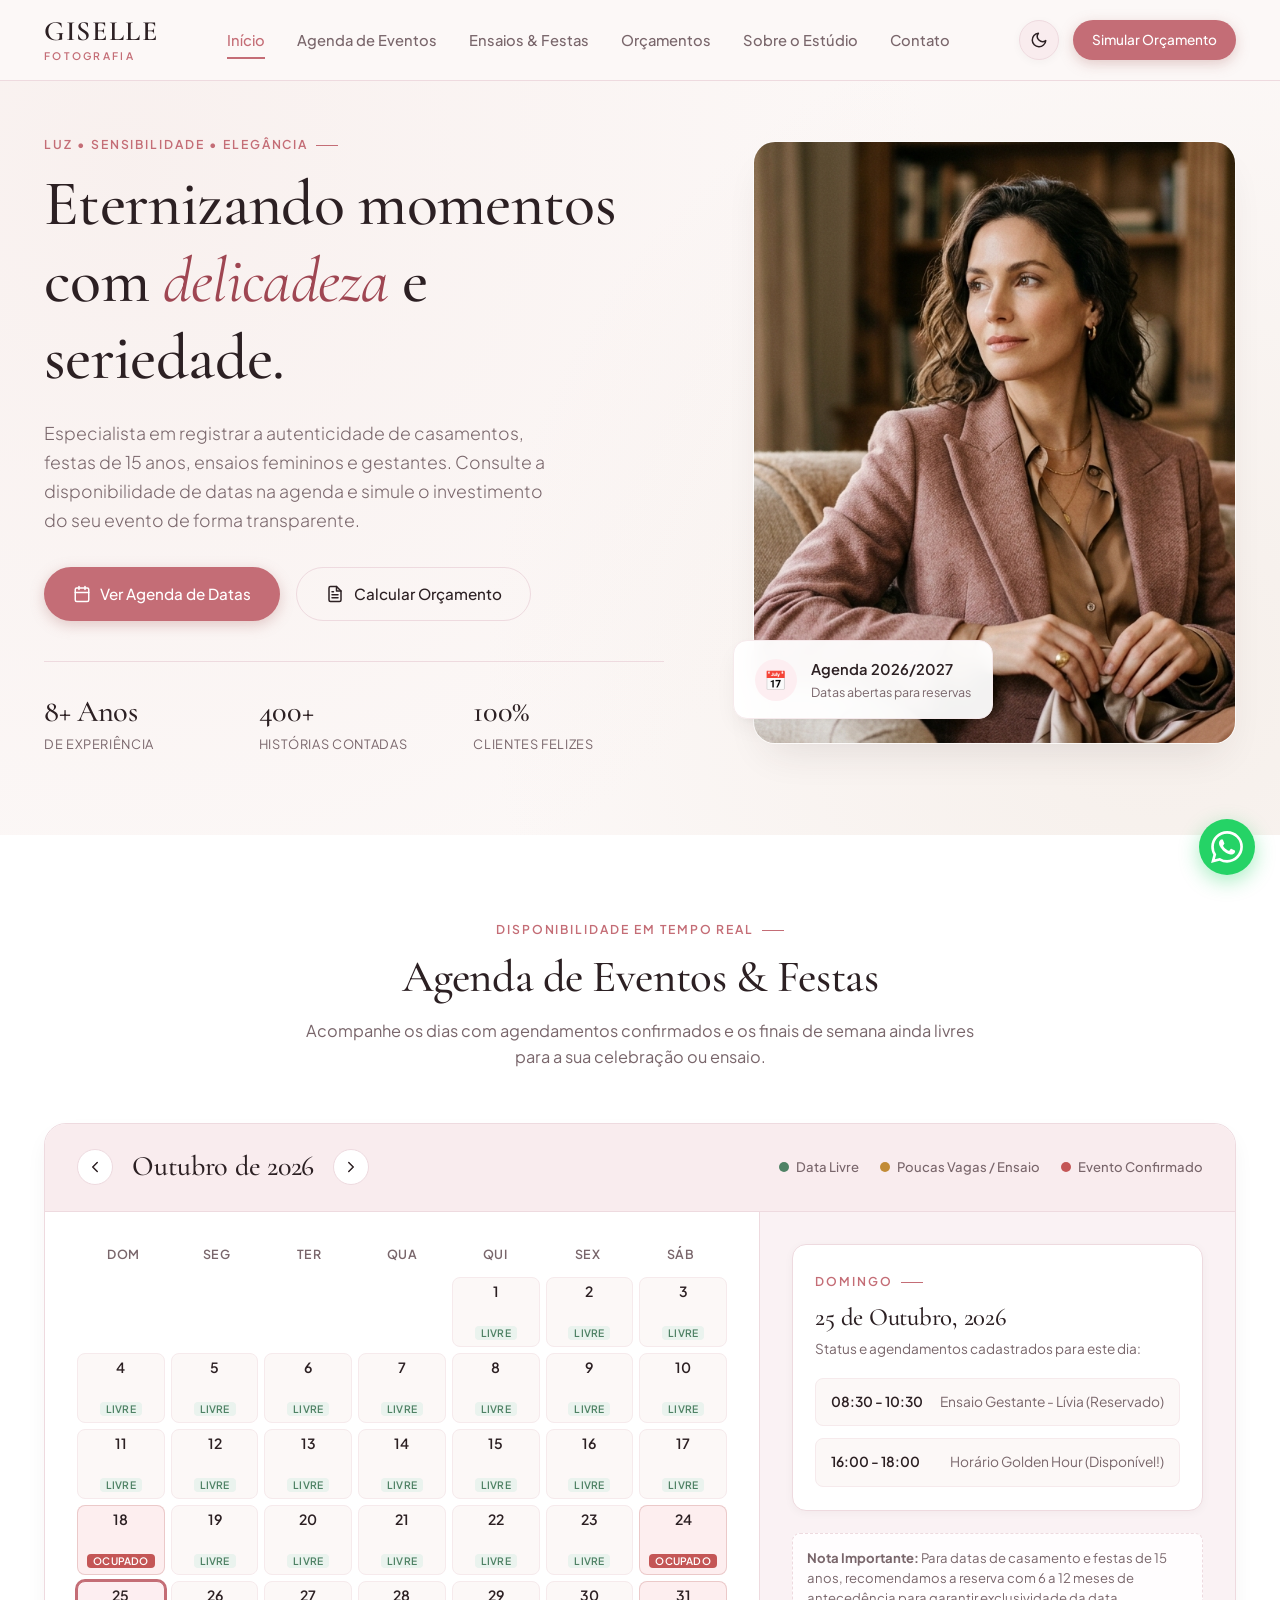
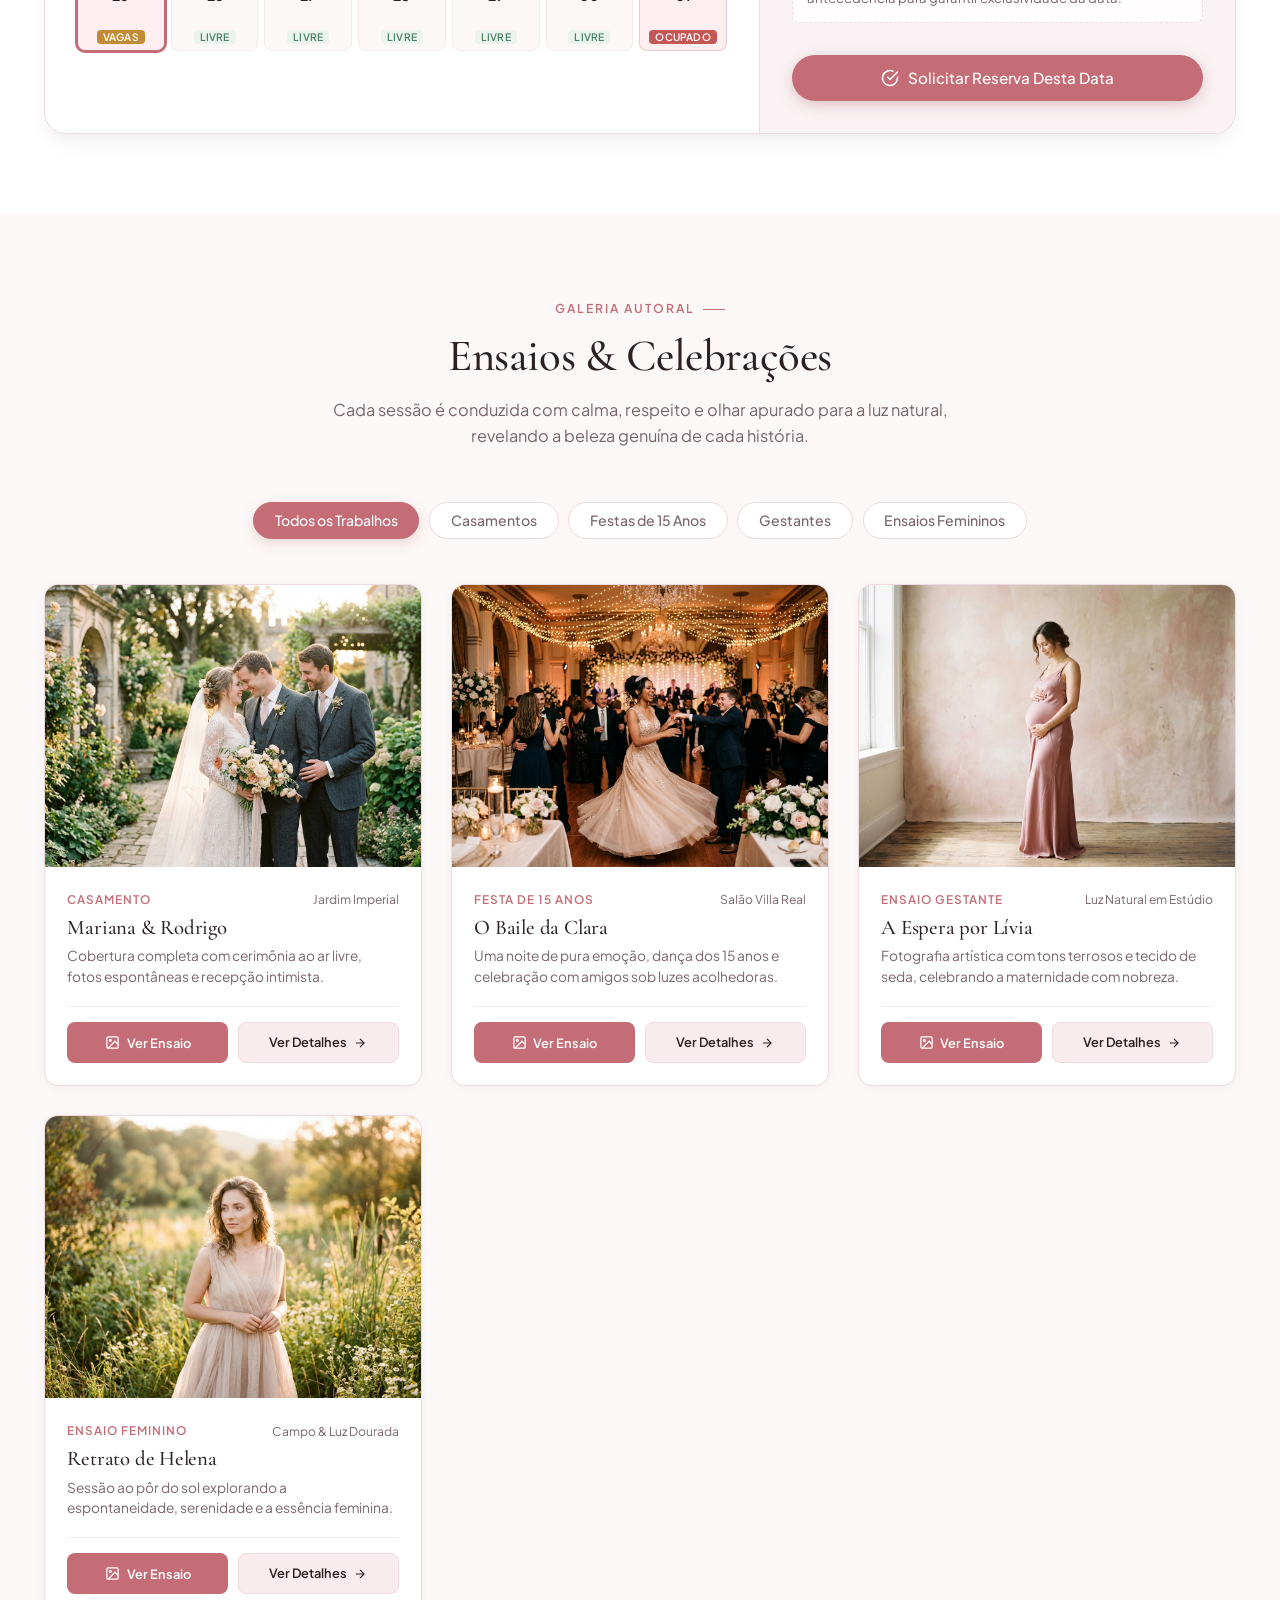
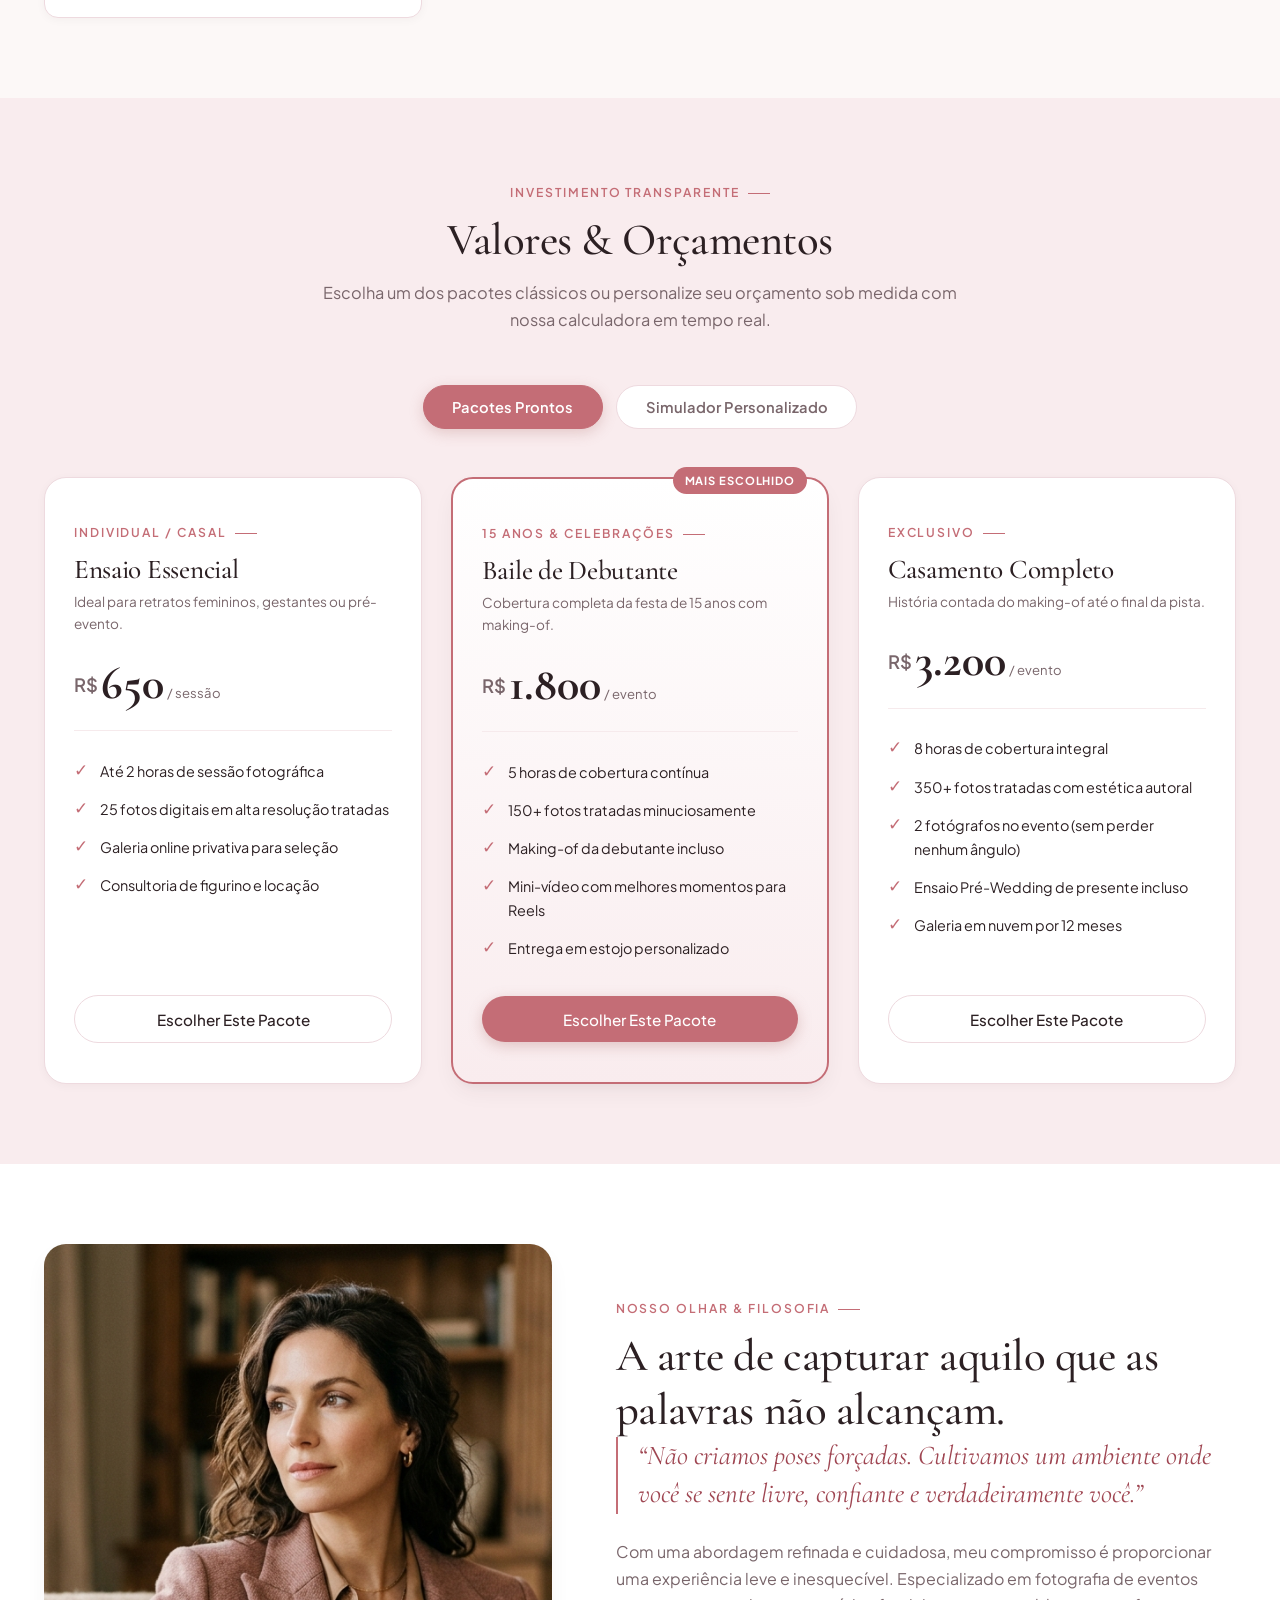
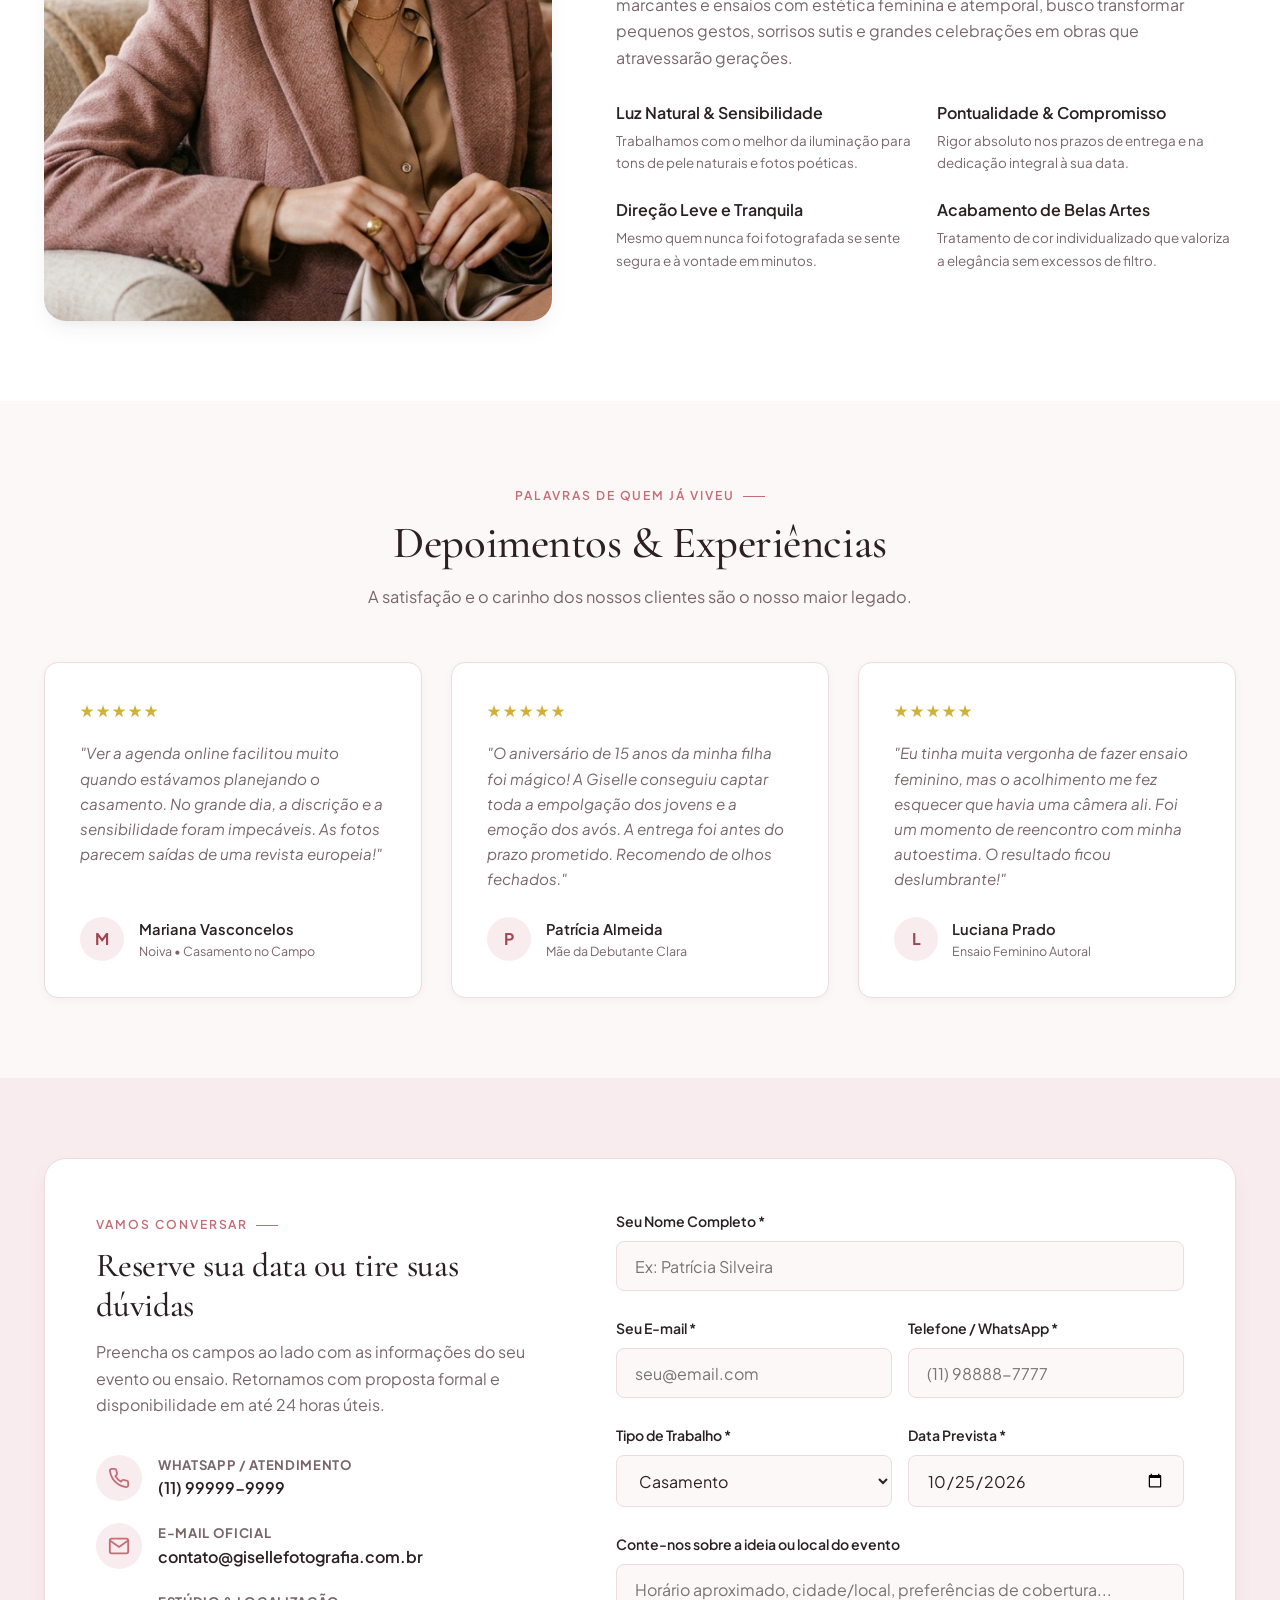
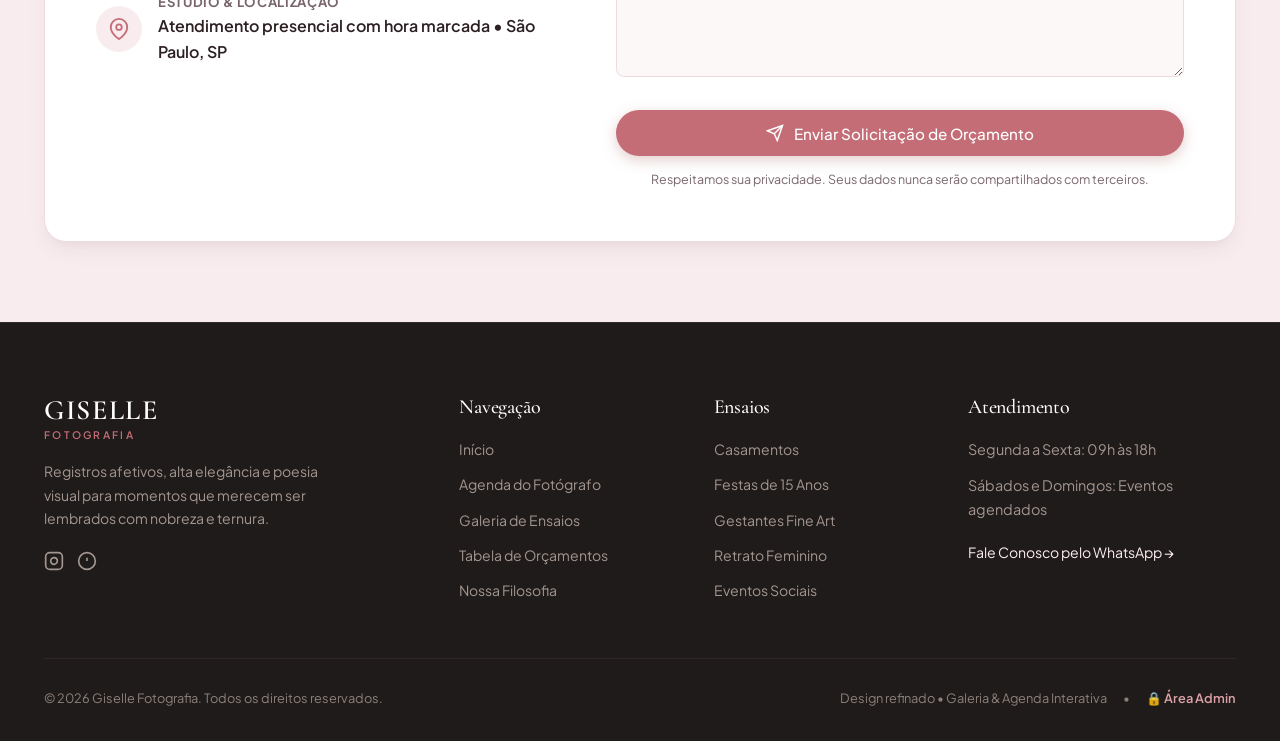
==== commit 6cafd9f9: "Ajustes modo dark e ajuste de estruturas do projeto" ====
--- a/index.html
+++ b/index.html
@@ -5,13 +5,13 @@
   <meta name="viewport" content="width=device-width, initial-scale=1.0">
   <meta name="description" content="Fotografia autoral de eventos, casamentos, festas de 15 anos e ensaios femininos. Consulte nossa agenda online e simule seu orçamento em tempo real.">
   <meta name="keywords" content="fotografo, agenda fotografo, orcamento fotografia, ensaios femininos, fotos casamento, fotos 15 anos, ensaio gestante">
-  <title>Rhuan Fotografia &bull; Agenda de Eventos & Ensaios Autorais</title>
+  <title>Giselle Fotografia &bull; Agenda de Eventos & Ensaios Autorais</title>
   
   <!-- Estilos & Tipografia -->
   <link rel="stylesheet" href="assets/css/style.css">
   <link rel="preconnect" href="https://fonts.googleapis.com">
   <link rel="preconnect" href="https://fonts.gstatic.com" crossorigin>
-  <script>try{if(localStorage.getItem('rhuan_theme')==='dark'){document.documentElement.setAttribute('data-theme','dark');}}catch(e){}</script>
+  <script>try{if(localStorage.getItem('giselle_theme')==='dark'){document.documentElement.setAttribute('data-theme','dark');}}catch(e){}</script>
 </head>
 <body>
 
@@ -19,8 +19,8 @@
   <header class="header" id="header">
     <div class="container nav-container">
       <a href="index.html" class="logo">
-        <span class="logo-main">RHUAN</span>
-        <span class="logo-sub">Fotografia Autoral</span>
+        <span class="logo-main">GISELLE</span>
+        <span class="logo-sub">Fotografia</span>
       </a>
 
       <nav class="nav-menu" id="navMenu">
@@ -88,7 +88,7 @@
 
         <div class="hero-visual">
           <div class="hero-image-wrapper">
-            <img src="assets/images/hero.jpg" alt="Retrato Editorial Sofisticado por Rhuan Fotografia">
+            <img src="assets/images/hero.jpg" alt="Retrato Editorial Sofisticado por Giselle Fotografia">
           </div>
           <div class="hero-badge-floating">
             <div class="hero-badge-icon">📅</div>
@@ -632,7 +632,7 @@
     <div class="container">
       <div class="about-grid">
         <div class="about-img-frame">
-          <img src="assets/images/hero.jpg" alt="Rhuan Fotógrafo no estúdio">
+          <img src="assets/images/hero.jpg" alt="Giselle Fotógrafa no estúdio">
         </div>
 
         <div>
@@ -702,7 +702,7 @@
           <div>
             <div class="stars">★★★★★</div>
             <p class="testimonial-text">
-              "O aniversário de 15 anos da minha filha foi mágico! O Rhuan conseguiu captar toda a empolgação dos jovens e a emoção dos avós. A entrega foi antes do prazo prometido. Recomendo de olhos fechados."
+              "O aniversário de 15 anos da minha filha foi mágico! A Giselle conseguiu captar toda a empolgação dos jovens e a emoção dos avós. A entrega foi antes do prazo prometido. Recomendo de olhos fechados."
             </p>
           </div>
           <div class="testimonial-author">
@@ -763,7 +763,7 @@
               </div>
               <div class="channel-detail">
                 <h5>E-mail Oficial</h5>
-                <a href="mailto:contato@rhuanfotografia.com.br">contato@rhuanfotografia.com.br</a>
+                <a href="mailto:contato@gisellefotografia.com.br">contato@gisellefotografia.com.br</a>
               </div>
             </div>
 
@@ -839,8 +839,8 @@
       <div class="footer-grid">
         <div class="footer-brand">
           <a href="index.html" class="logo">
-            <span class="logo-main">RHUAN</span>
-            <span class="logo-sub">Fotografia Autoral</span>
+            <span class="logo-main">GISELLE</span>
+            <span class="logo-sub">Fotografia</span>
           </a>
           <p>
             Registros afetivos, alta elegância e poesia visual para momentos que merecem ser lembrados com nobreza e ternura.
@@ -891,7 +891,7 @@
 
       <div class="footer-bottom">
         <div>
-          &copy; 2026 Rhuan Fotografia. Todos os direitos reservados.
+          &copy; 2026 Giselle Fotografia. Todos os direitos reservados.
         </div>
         <div style="display: flex; align-items: center; gap: 1rem;">
           <span>Design refinado &bull; Galeria &amp; Agenda Interativa</span>
--- a/assets/css/style.css
+++ b/assets/css/style.css
@@ -971,13 +971,18 @@
 .gallery-overlay-btn {
   background-color: rgba(255, 255, 255, 0.96);
   color: var(--color-text);
-  padding: 0.5rem 0.95rem;
+  padding: 0 0.95rem;
+  border: 1px solid transparent;
   border-radius: var(--radius-pill);
   font-size: 0.78rem;
   font-weight: 600;
+  line-height: 1;
+  height: 36px;
+  white-space: nowrap;
   cursor: pointer;
   display: inline-flex;
   align-items: center;
+  justify-content: center;
   gap: 0.4rem;
   transform: translateY(10px);
   transition: var(--transition-smooth);
@@ -985,6 +990,7 @@
 
 .gallery-overlay-btn:hover {
   background-color: var(--color-primary);
+  border-color: var(--color-primary);
   color: #FFFFFF;
 }
 
@@ -995,8 +1001,9 @@
 }
 
 .gallery-overlay-btn-secondary:hover {
-  background-color: #FFFFFF;
-  color: var(--color-text);
+  background-color: var(--color-primary);
+  border-color: var(--color-primary);
+  color: #FFFFFF;
 }
 
 .gallery-card:hover .gallery-overlay-btn {
@@ -2840,6 +2847,7 @@
 
 [data-theme="dark"] .pricing-card.featured,
 body.dark-mode .pricing-card.featured {
+  background: linear-gradient(180deg, #1E293E 0%, #141C2B 100%);
   border-color: var(--color-primary);
   box-shadow: 0 0 25px rgba(229, 140, 150, 0.18);
 }
@@ -2865,3 +2873,48 @@
   border-color: rgba(255, 255, 255, 0.06);
 }
 
+[data-theme="dark"] .hero-badge-floating,
+body.dark-mode .hero-badge-floating {
+  background-color: rgba(20, 28, 43, 0.92);
+  border-color: rgba(255, 255, 255, 0.12);
+  box-shadow: 0 20px 40px -10px rgba(0, 0, 0, 0.75);
+}
+
+[data-theme="dark"] .toast-notification,
+body.dark-mode .toast-notification {
+  background-color: #192336;
+  color: #F3F4F6;
+  border: 1px solid rgba(229, 140, 150, 0.35);
+  box-shadow: 0 20px 40px -10px rgba(0, 0, 0, 0.8);
+}
+
+[data-theme="dark"] .agenda-note,
+body.dark-mode .agenda-note {
+  background-color: rgba(16, 22, 34, 0.85);
+  border-color: rgba(255, 255, 255, 0.12);
+  color: var(--color-text-muted);
+}
+
+[data-theme="dark"] .agenda-note strong,
+body.dark-mode .agenda-note strong {
+  color: var(--color-text);
+}
+
+[data-theme="dark"] .gallery-overlay-btn,
+body.dark-mode .gallery-overlay-btn,
+[data-theme="dark"] .event-photo-hover span,
+body.dark-mode .event-photo-hover span {
+  background-color: rgba(20, 28, 43, 0.92);
+  color: #F3F4F6;
+  border: 1px solid rgba(255, 255, 255, 0.14);
+}
+
+[data-theme="dark"] .gallery-overlay-btn:hover,
+body.dark-mode .gallery-overlay-btn:hover,
+[data-theme="dark"] .gallery-overlay-btn-secondary:hover,
+body.dark-mode .gallery-overlay-btn-secondary:hover {
+  background-color: var(--color-primary);
+  border-color: var(--color-primary);
+  color: #FFFFFF;
+}
+
